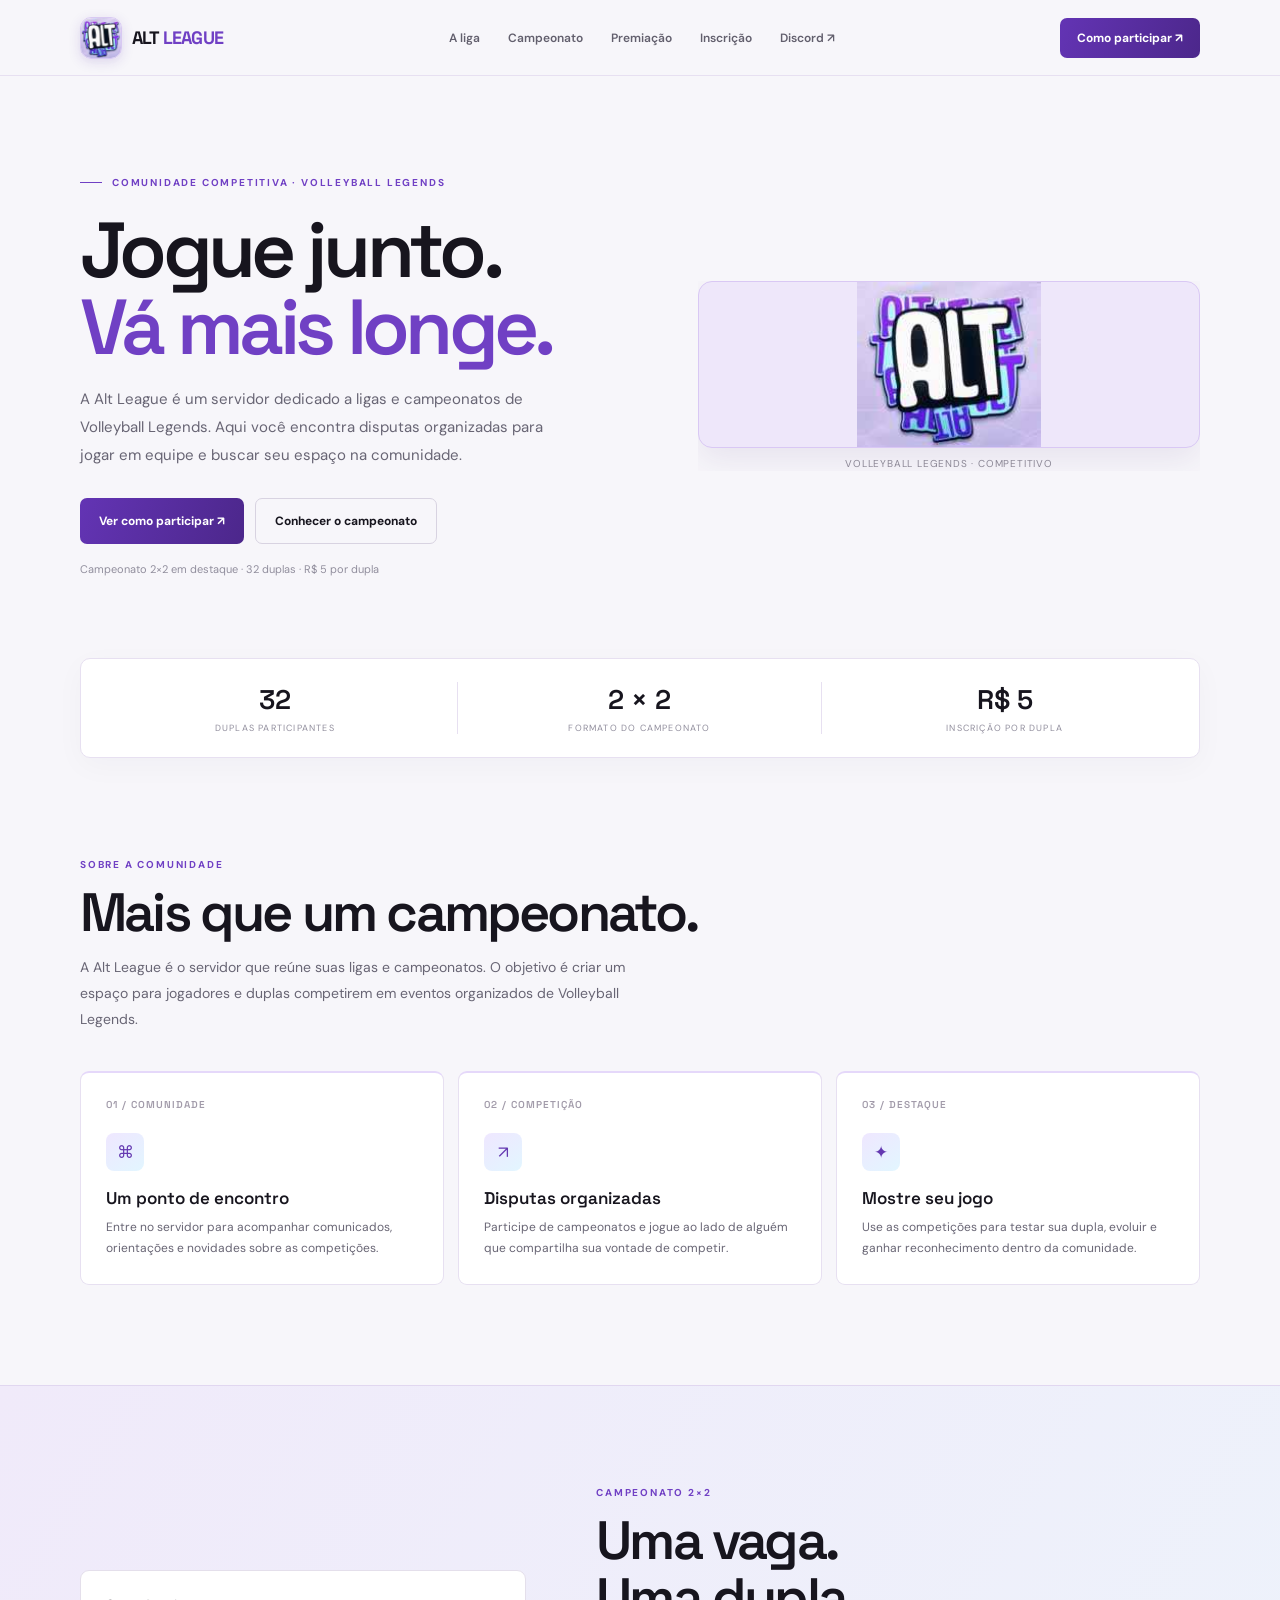
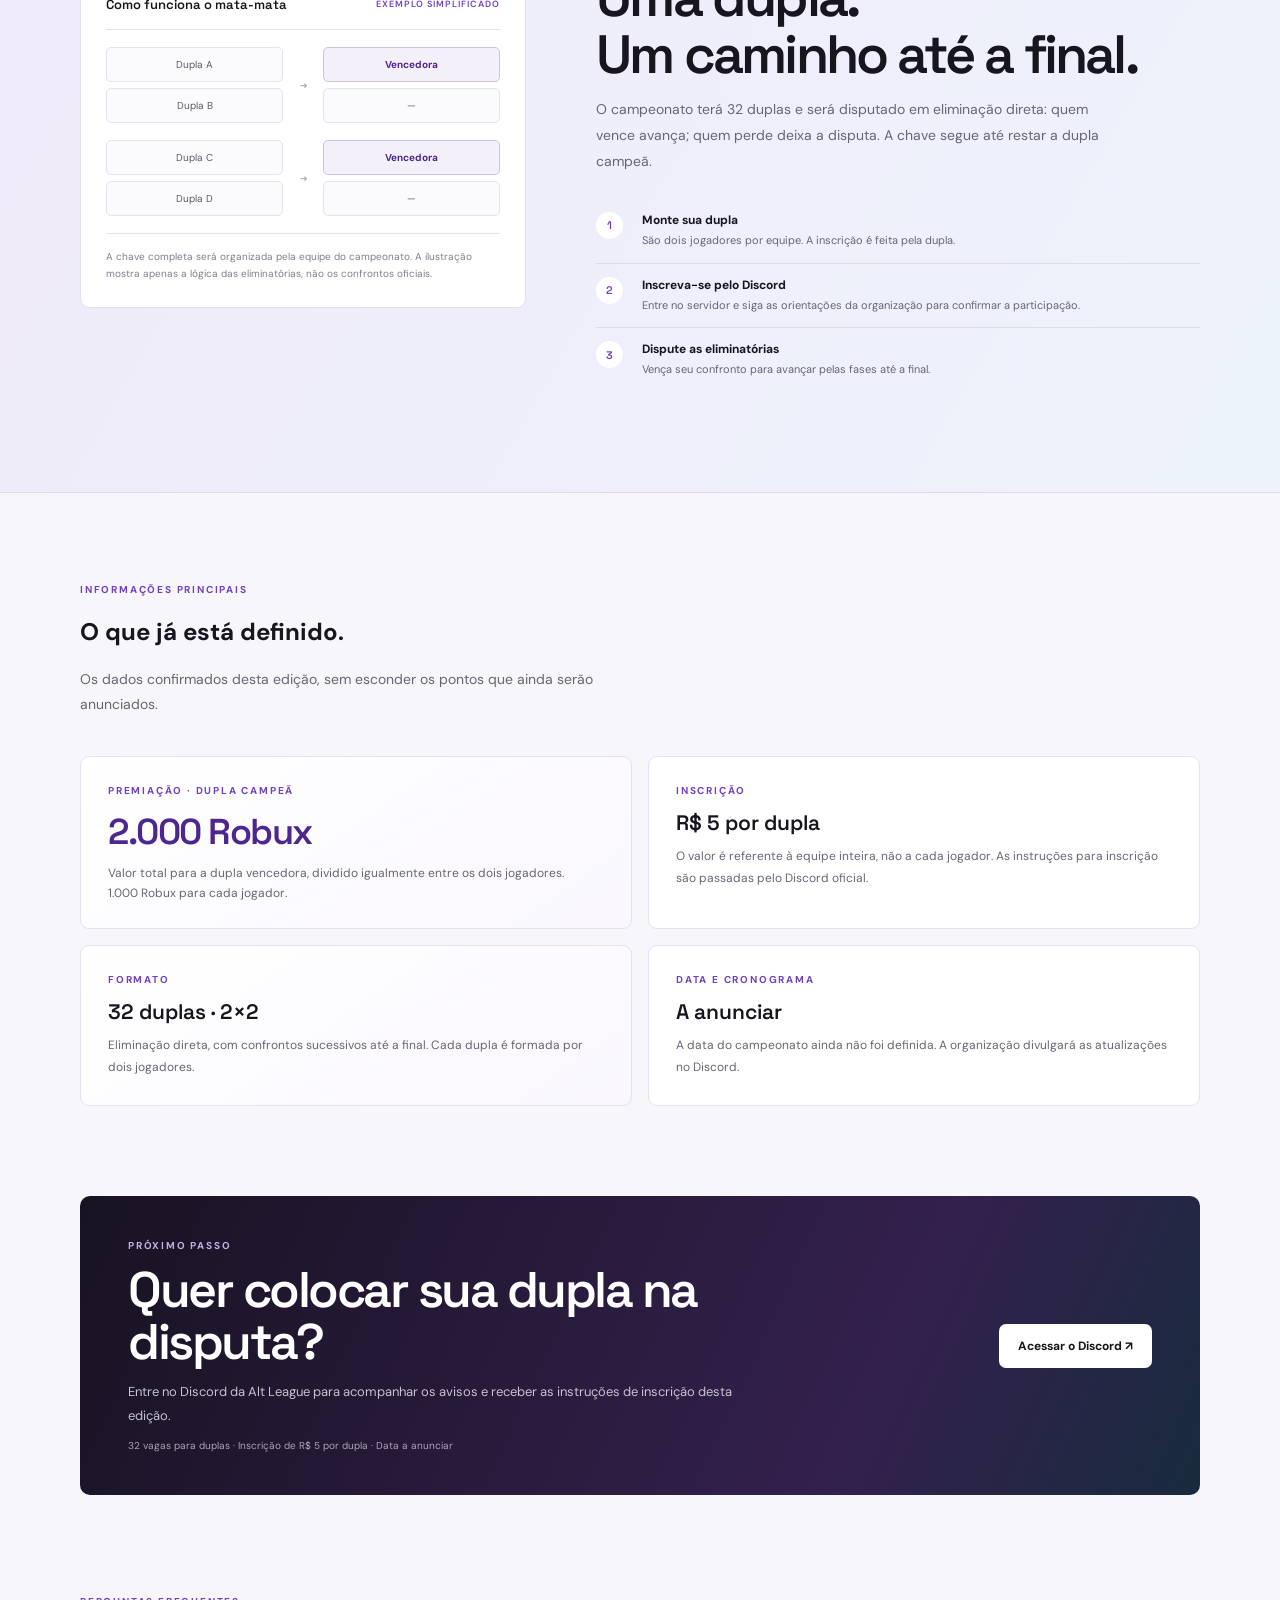
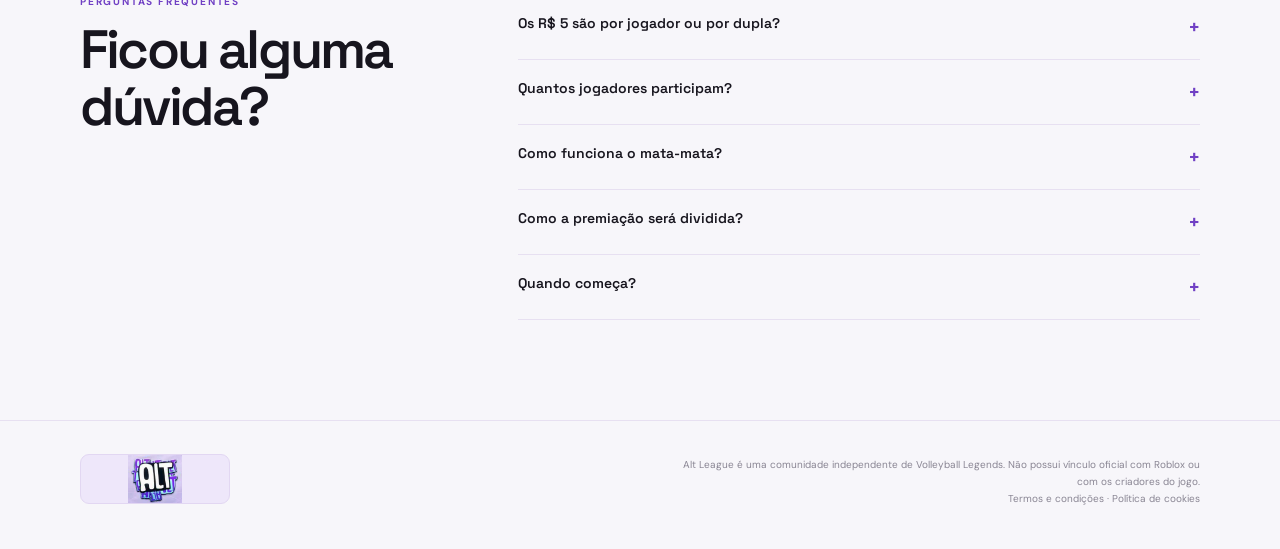
==== index.html @ 2cb491c7 "Ajusta dimensões da marca e evita textos fora do layout" ====
<!doctype html>
<html lang="pt-BR">
<head>
<meta charset="utf-8">
<meta name="viewport" content="width=device-width,initial-scale=1">
<meta name="theme-color" content="#f7f6fa">
<meta name="description" content="Alt League — ligas e campeonatos de Volleyball Legends. Campeonato 2x2 com 32 duplas, inscrição de R$ 5 por dupla e premiação de 2.000 Robux para a dupla campeã.">
<title>Alt League — Ligas e campeonatos</title>
<link rel="preconnect" href="https://fonts.googleapis.com">
<link rel="preconnect" href="https://fonts.gstatic.com" crossorigin>
<link href="https://fonts.googleapis.com/css2?family=DM+Sans:wght@400;500;600;700&family=Space+Grotesk:wght@400;500;600;700&display=swap" rel="stylesheet">
<style>
:root{--paper:#f7f6fa;--white:#fff;--ink:#17151e;--muted:#686574;--soft:#918e9d;--purple:#7250b5;--purple-dark:#52368d;--lav:#eee9f7;--line:#e8e5ed;--max:1120px}
*{box-sizing:border-box}html{scroll-behavior:smooth;scroll-padding-top:86px}body{margin:0;background:var(--paper);color:var(--ink);font-family:"DM Sans",sans-serif}a{color:inherit;text-decoration:none}button{font:inherit}.wrap{width:min(var(--max),calc(100% - 48px));margin:auto}
.nav{height:76px;position:sticky;top:0;z-index:30;background:#f7f6faed;backdrop-filter:blur(14px);border-bottom:1px solid var(--line)}.navin{height:100%;width:min(var(--max),calc(100% - 48px));margin:auto;display:flex;align-items:center;justify-content:space-between}.brand{display:flex;align-items:center;gap:10px;font:700 18px "Space Grotesk";letter-spacing:-.8px}.brandmark{width:34px;height:34px;border-radius:10px;background:var(--ink);color:white;display:grid;place-items:center;font:700 12px "Space Grotesk";letter-spacing:-.5px}.brand em{font-style:normal;color:var(--purple)}.links{display:flex;gap:28px;color:#625f6d;font-size:12px;font-weight:600}.links a:hover{color:var(--purple)}.navcta{background:var(--purple-dark);color:white;border-radius:7px;padding:12px 17px;font-size:12px;font-weight:700;transition:.2s}.navcta:hover{background:var(--ink)}.menu{display:none;width:40px;height:40px;border:1px solid var(--line);border-radius:8px;background:white;color:var(--ink);font-size:18px}
.hero{display:grid;grid-template-columns:1fr .9fr;gap:60px;align-items:center;padding:100px 0 82px;min-height:570px}.eyebrow,.kicker{font-size:10px;font-weight:700;letter-spacing:1.8px;text-transform:uppercase;color:var(--purple)}.eyebrow{display:flex;align-items:center;gap:10px}.eyebrow:before{content:"";width:22px;height:1px;background:var(--purple)}.hero h1{font:600 clamp(54px,6.5vw,78px)/.99 "Space Grotesk";letter-spacing:-5px;margin:23px 0 20px}.hero h1 span{color:var(--purple)}.hero-copy{max-width:490px;color:var(--muted);font-size:15px;line-height:1.85}.actions{display:flex;gap:11px;flex-wrap:wrap;margin-top:28px}.btn{display:inline-flex;align-items:center;justify-content:center;gap:9px;padding:14px 19px;border-radius:7px;font-size:12px;font-weight:700;transition:.2s}.primary{background:var(--purple-dark);color:white}.primary:hover{background:var(--ink);transform:translateY(-2px)}.secondary{border:1px solid #d8d3e1;background:transparent;color:var(--ink)}.secondary:hover{border-color:var(--purple);color:var(--purple)}.hero-note{font-size:11px;color:var(--soft);margin-top:18px}
.hero-art{min-height:365px;position:relative;display:flex;align-items:center;justify-content:center}.court{width:min(100%,420px);aspect-ratio:1.16/1;border:1.5px solid #c9bddc;border-radius:5px;position:relative;background:#f0edf5;overflow:hidden}.court:before{content:"";position:absolute;left:50%;top:0;bottom:0;width:1px;background:#c9bddc}.court:after{content:"";position:absolute;left:50%;top:0;bottom:0;width:5px;transform:translateX(-50%);background:var(--purple)}.court-line{position:absolute;left:10%;right:10%;top:50%;height:1px;background:#c9bddc}.court-circle{position:absolute;width:105px;height:105px;border:1px solid #c9bddc;border-radius:50%;left:50%;top:50%;transform:translate(-50%,-50%)}.court-label{position:absolute;font:600 11px "Space Grotesk";letter-spacing:1.5px;color:#a49aae}.court-label.left{left:22px;top:20px}.court-label.right{right:22px;bottom:20px}.court-number{position:absolute;z-index:2;left:50%;top:50%;transform:translate(-50%,-50%);width:58px;height:58px;border-radius:50%;display:grid;place-items:center;background:var(--ink);color:white;font:600 17px "Space Grotesk";box-shadow:0 0 0 9px #f0edf5}.art-caption{position:absolute;bottom:4px;right:0;font-size:10px;letter-spacing:1px;color:#8b8795;text-transform:uppercase}
.stats{display:grid;grid-template-columns:repeat(3,1fr);background:var(--white);border:1px solid var(--line);border-radius:10px;padding:23px 12px;box-shadow:0 8px 30px #20163208}.stat{text-align:center;border-right:1px solid var(--line)}.stat:last-child{border:0}.stat strong{display:block;font:600 27px "Space Grotesk"}.stat span{display:block;color:var(--soft);font-size:9px;letter-spacing:1.2px;margin-top:5px}
.section{padding:100px 0}.sectionhead{max-width:620px;margin-bottom:38px}.section h2,.formatcopy h2,.faq h2{font:600 clamp(37px,4.7vw,54px)/1.06 "Space Grotesk";letter-spacing:-2.8px;margin:13px 0}.sectionhead p{max-width:550px;color:var(--muted);font-size:14px;line-height:1.85}.cards{display:grid;grid-template-columns:repeat(3,1fr);gap:14px}.card{padding:25px;border:1px solid var(--line);border-radius:9px;background:white;min-height:190px}.cardnum{font:600 10px "Space Grotesk";letter-spacing:1px;color:#a29baa}.cardicon{width:38px;height:38px;border-radius:8px;background:var(--lav);color:var(--purple);display:grid;place-items:center;margin:22px 0 16px;font-size:17px}.card h3{font:600 17px "Space Grotesk";margin:0 0 8px}.card p{margin:0;color:var(--muted);font-size:12px;line-height:1.75}
.format{background:#eeebf3;border-block:1px solid #e4dfeb}.formatin{display:grid;grid-template-columns:.85fr 1.15fr;gap:70px;align-items:center}.bracket{padding:25px;background:white;border:1px solid #e4dfeb;border-radius:9px}.bracket-title{display:flex;justify-content:space-between;gap:12px;align-items:center;padding-bottom:16px;border-bottom:1px solid var(--line);font:600 13px "Space Grotesk"}.bracket-title span{font:600 9px "DM Sans";letter-spacing:1px;text-transform:uppercase;color:var(--purple)}.bracket-flow{display:grid;grid-template-columns:1fr 24px 1fr;gap:8px;align-items:center;margin:17px 0}.match{display:grid;gap:6px}.team{padding:10px 8px;border:1px solid var(--line);border-radius:5px;text-align:center;color:#5d5968;font-size:10px;background:#fbfafc}.team.winner{border-color:#cfc1e4;background:#f4f0fa;color:var(--purple-dark);font-weight:700}.versus{text-align:center;color:#a29baa;font:600 9px "Space Grotesk"}.bracket-note{padding-top:14px;border-top:1px solid var(--line);color:#817d8b;font-size:10px;line-height:1.7}.formatcopy p{max-width:530px;color:var(--muted);font-size:14px;line-height:1.85}.steps{display:grid;gap:0;margin-top:24px}.step{display:grid;grid-template-columns:34px 1fr;gap:12px;padding:13px 0;border-bottom:1px solid #ded9e6}.step:last-child{border:0}.stepnum{width:27px;height:27px;display:grid;place-items:center;border-radius:50%;background:white;color:var(--purple);font:600 11px "Space Grotesk"}.step strong{display:block;font-size:12px}.step span{display:block;margin-top:4px;color:var(--muted);font-size:11px;line-height:1.6}
.details-section{padding:90px 0}.detail-grid{display:grid;grid-template-columns:1fr 1fr;gap:16px}.detail{padding:27px;border:1px solid var(--line);border-radius:9px;background:white}.detail .kicker{margin-bottom:12px}.detail h3{font:600 21px "Space Grotesk";margin:0 0 10px}.detail p{color:var(--muted);font-size:12px;line-height:1.8;margin:0}.prize-number{font:600 36px "Space Grotesk";color:var(--purple-dark);letter-spacing:-1.5px;margin:8px 0}.prize-split{font-size:12px;color:var(--muted)}
.entry{padding:0 0 100px}.entrybox{padding:43px 48px;border-radius:10px;background:var(--ink);color:white;display:flex;align-items:center;justify-content:space-between;gap:30px}.entrycopy{max-width:620px}.entry .kicker{color:#c4afe7}.entry h2{font:600 clamp(34px,4.6vw,50px)/1.04 "Space Grotesk";letter-spacing:-2.5px;margin:12px 0}.entry p{color:#c6c2cf;font-size:13px;line-height:1.8;margin:0}.entry .btn{background:white;color:var(--ink);white-space:nowrap}.entry .btn:hover{background:#e9e1f4}.entrysmall{color:#aaa5b5;font-size:10px;margin-top:12px}
.faq{padding:0 0 100px}.faqin{display:grid;grid-template-columns:.7fr 1.3fr;gap:70px}.faq details{border-bottom:1px solid var(--line)}.faq summary{padding:19px 0;cursor:pointer;list-style:none;display:flex;justify-content:space-between;gap:20px;font:600 14px "Space Grotesk"}.faq summary::-webkit-details-marker{display:none}.faq summary:after{content:"+";font-size:20px;color:var(--purple)}.faq details[open] summary:after{content:"−"}.faq details p{margin:0;padding:0 35px 19px 0;color:var(--muted);font-size:12px;line-height:1.8}
footer{border-top:1px solid var(--line);padding:25px 0 32px;color:#898593;font-size:10px}.foot{display:flex;justify-content:space-between;align-items:center;gap:24px}.footbrand{font:700 16px "Space Grotesk";color:var(--ink)}.footbrand em{font-style:normal;color:var(--purple)}.foot p{max-width:530px;text-align:right;line-height:1.7}
@media(prefers-reduced-motion:reduce){html{scroll-behavior:auto}*,*:before,*:after{transition:none!important}}
@media(max-width:820px){.wrap,.navin{width:calc(100% - 36px)}.nav{height:68px}.links{display:none;position:absolute;top:67px;left:0;right:0;padding:20px 22px;background:#f7f6fa;border-bottom:1px solid var(--line);flex-direction:column;align-items:flex-start;gap:18px}.links.open{display:flex}.navcta{display:none}.menu{display:block}.hero{grid-template-columns:1fr;gap:22px;padding:70px 0 60px;min-height:0}.hero h1{font-size:clamp(53px,11vw,72px);letter-spacing:-4px}.hero-art{min-height:300px}.court{max-width:390px}.art-caption{bottom:-2px}.stats{padding:20px 5px}.stat strong{font-size:23px}.stat span{font-size:8px}.section{padding:78px 0}.cards{grid-template-columns:1fr}.card{min-height:0}.formatin{grid-template-columns:1fr;gap:35px}.bracket{max-width:480px;width:100%;margin:auto}.details-section{padding:75px 0}.entry{padding-bottom:80px}.entrybox{padding:34px 28px;align-items:flex-start;flex-direction:column;gap:18px}.faqin{grid-template-columns:1fr;gap:18px}.faq{padding-bottom:75px}.foot{align-items:flex-start;flex-direction:column}.foot p{text-align:left}}
@media(max-width:460px){.wrap,.navin{width:calc(100% - 30px)}.hero h1{font-size:49px}.hero-art{min-height:250px}.court{width:100%}.court-circle{width:80px;height:80px}.court-number{width:48px;height:48px;font-size:14px}.court-label{font-size:9px}.stats{border-radius:7px}.stat strong{font-size:20px}.stat span{font-size:7px;letter-spacing:.7px}.detail-grid{grid-template-columns:1fr}.entry h2{font-size:39px}.bracket{padding:17px}.bracket-flow{grid-template-columns:1fr 18px 1fr;gap:5px}.team{font-size:9px;padding:9px 4px}}

/* Identidade visual oficial Alt League */
.brandmark-image{width:42px;height:42px;object-fit:cover;object-position:center;border-radius:11px;border:1px solid #d8c9f2;box-shadow:0 3px 12px #5b35a52b;flex:0 0 auto}
.brand-art{min-height:0;min-width:0;width:100%;display:flex;flex-direction:column;gap:8px;align-items:center;overflow:hidden}
.brand-art img{display:block;width:100%;max-width:560px;height:auto;aspect-ratio:3/1;object-fit:contain;object-position:center;border-radius:14px;border:1px solid #d9c8f4;box-shadow:0 12px 32px #50308018;background:#eee7fa}
.art-caption{position:static;max-width:100%;text-align:center;overflow-wrap:anywhere;letter-spacing:.8px;line-height:1.5;padding:0 8px}
.hero-art{min-width:0;max-width:100%;overflow:hidden}
.hero-copy,.hero h1,.hero-note{min-width:0;overflow-wrap:break-word}
.hero h1{letter-spacing:clamp(-5px,-.06em,-2px);word-break:normal}
:root{--purple:#7040c4;--purple-dark:#4d268f;--lav:#eee6fb;--line:#e7e0f1}
.nav{background:#f7f6faee}
.primary,.navcta{background:linear-gradient(110deg,#6334b4,#4c278b)}
.card{border-top:2px solid #e5d8fa}
.cardicon{background:linear-gradient(145deg,#efe7ff,#e2f6ff);color:#6439b1}
.format{background:linear-gradient(120deg,#f0eafa,#edf3fb);border-color:#e1d7f0}
.detail:nth-child(odd){background:linear-gradient(145deg,#fff,#faf7ff)}
.entrybox{background:linear-gradient(115deg,#181322,#33204d 70%,#182b3e)}
.footbrand img{width:150px;height:50px;object-fit:contain;object-position:center;border-radius:9px;border:1px solid #e2d7f2;background:#eee7fa}
@media(max-width:820px){.brandmark-image{width:38px;height:38px}.brand-art{align-items:center;width:100%}.brand-art img{width:100%;max-width:100%;aspect-ratio:3/1;object-fit:contain}.footbrand img{width:138px;height:46px}}
@media(max-width:460px){.hero{gap:18px}.hero-art{width:100%;min-height:0}.brand-art img{border-radius:11px}.art-caption{font-size:9px}.hero h1{font-size:clamp(42px,12vw,49px);letter-spacing:-2.5px}.actions .btn{max-width:100%;white-space:normal;text-align:center}}


</style>
</head>
<body>
<header class="nav"><div class="navin">
<a class="brand" href="#inicio" aria-label="Alt League, início"><img class="brandmark-image" src="[data-uri]" alt="Símbolo da Alt League"><span>ALT <em>LEAGUE</em></span></a>
<nav class="links" id="links"><a href="#liga">A liga</a><a href="#campeonato">Campeonato</a><a href="#premiacao">Premiação</a><a href="#inscricao">Inscrição</a><a href="https://discord.gg/altshop" target="_blank" rel="noopener">Discord ↗</a></nav>
<a class="navcta" href="#inscricao">Como participar ↗</a><button class="menu" id="menu" aria-label="Abrir menu" aria-expanded="false">☰</button>
</div></header>
<main id="inicio">
<section class="hero wrap">
<div><div class="eyebrow">Comunidade competitiva · Volleyball Legends</div><h1>Jogue junto.<br><span>Vá mais longe.</span></h1><p class="hero-copy">A Alt League é um servidor dedicado a ligas e campeonatos de Volleyball Legends. Aqui você encontra disputas organizadas para jogar em equipe e buscar seu espaço na comunidade.</p><div class="actions"><a class="btn primary" href="#inscricao">Ver como participar ↗</a><a class="btn secondary" href="#campeonato">Conhecer o campeonato</a></div><div class="hero-note">Campeonato 2×2 em destaque · 32 duplas · R$ 5 por dupla</div></div>
<div class="hero-art brand-art"><img src="[data-uri]" alt="Identidade visual da Alt League"><span class="art-caption">Volleyball Legends · Competitivo</span></div>
</section>
<div class="stats wrap"><div class="stat"><strong>32</strong><span>DUPLAS PARTICIPANTES</span></div><div class="stat"><strong>2 × 2</strong><span>FORMATO DO CAMPEONATO</span></div><div class="stat"><strong>R$ 5</strong><span>INSCRIÇÃO POR DUPLA</span></div></div>
<section class="section wrap" id="liga"><div class="sectionhead"><div class="kicker">Sobre a comunidade</div><h2>Mais que um campeonato.</h2><p>A Alt League é o servidor que reúne suas ligas e campeonatos. O objetivo é criar um espaço para jogadores e duplas competirem em eventos organizados de Volleyball Legends.</p></div><div class="cards"><article class="card"><div class="cardnum">01 / COMUNIDADE</div><div class="cardicon">⌘</div><h3>Um ponto de encontro</h3><p>Entre no servidor para acompanhar comunicados, orientações e novidades sobre as competições.</p></article><article class="card"><div class="cardnum">02 / COMPETIÇÃO</div><div class="cardicon">↗</div><h3>Disputas organizadas</h3><p>Participe de campeonatos e jogue ao lado de alguém que compartilha sua vontade de competir.</p></article><article class="card"><div class="cardnum">03 / DESTAQUE</div><div class="cardicon">✦</div><h3>Mostre seu jogo</h3><p>Use as competições para testar sua dupla, evoluir e ganhar reconhecimento dentro da comunidade.</p></article></div></section>
<section class="section format" id="campeonato"><div class="wrap formatin"><div class="bracket"><div class="bracket-title">Como funciona o mata-mata <span>Exemplo simplificado</span></div><div class="bracket-flow"><div class="match"><div class="team">Dupla A</div><div class="team">Dupla B</div></div><div class="versus">→</div><div class="match"><div class="team winner">Vencedora</div><div class="team">—</div></div></div><div class="bracket-flow"><div class="match"><div class="team">Dupla C</div><div class="team">Dupla D</div></div><div class="versus">→</div><div class="match"><div class="team winner">Vencedora</div><div class="team">—</div></div></div><div class="bracket-note">A chave completa será organizada pela equipe do campeonato. A ilustração mostra apenas a lógica das eliminatórias, não os confrontos oficiais.</div></div>
<div class="formatcopy"><div class="kicker">Campeonato 2×2</div><h2>Uma vaga.<br>Uma dupla.<br>Um caminho até a final.</h2><p>O campeonato terá 32 duplas e será disputado em eliminação direta: quem vence avança; quem perde deixa a disputa. A chave segue até restar a dupla campeã.</p><div class="steps"><div class="step"><div class="stepnum">1</div><div><strong>Monte sua dupla</strong><span>São dois jogadores por equipe. A inscrição é feita pela dupla.</span></div></div><div class="step"><div class="stepnum">2</div><div><strong>Inscreva-se pelo Discord</strong><span>Entre no servidor e siga as orientações da organização para confirmar a participação.</span></div></div><div class="step"><div class="stepnum">3</div><div><strong>Dispute as eliminatórias</strong><span>Vença seu confronto para avançar pelas fases até a final.</span></div></div></div></div></div></section>
<section class="details-section wrap" id="premiacao"><div class="sectionhead"><div class="kicker">Informações principais</div><h2>O que já está definido.</h2><p>Os dados confirmados desta edição, sem esconder os pontos que ainda serão anunciados.</p></div><div class="detail-grid"><article class="detail"><div class="kicker">Premiação · dupla campeã</div><div class="prize-number">2.000 Robux</div><p>Valor total para a dupla vencedora, dividido igualmente entre os dois jogadores.</p><div class="prize-split">1.000 Robux para cada jogador.</div></article><article class="detail"><div class="kicker">Inscrição</div><h3>R$ 5 por dupla</h3><p>O valor é referente à equipe inteira, não a cada jogador. As instruções para inscrição são passadas pelo Discord oficial.</p></article><article class="detail"><div class="kicker">Formato</div><h3>32 duplas · 2×2</h3><p>Eliminação direta, com confrontos sucessivos até a final. Cada dupla é formada por dois jogadores.</p></article><article class="detail"><div class="kicker">Data e cronograma</div><h3>A anunciar</h3><p>A data do campeonato ainda não foi definida. A organização divulgará as atualizações no Discord.</p></article></div></section>
<section class="entry wrap" id="inscricao"><div class="entrybox"><div class="entrycopy"><div class="kicker">Próximo passo</div><h2>Quer colocar sua dupla na disputa?</h2><p>Entre no Discord da Alt League para acompanhar os avisos e receber as instruções de inscrição desta edição.</p><div class="entrysmall">32 vagas para duplas · Inscrição de R$ 5 por dupla · Data a anunciar</div></div><a class="btn" href="https://discord.gg/altshop" target="_blank" rel="noopener">Acessar o Discord ↗</a></div></section>
<section class="faq wrap" id="duvidas"><div class="faqin"><div><div class="kicker">Perguntas frequentes</div><h2>Ficou alguma dúvida?</h2></div><div><details><summary>Os R$ 5 são por jogador ou por dupla?</summary><p>São R$ 5 pela dupla inteira. Os dois jogadores pagam juntos esse valor de inscrição.</p></details><details><summary>Quantos jogadores participam?</summary><p>São 32 duplas, com dois jogadores em cada uma — 64 jogadores no total, se todas as vagas forem preenchidas.</p></details><details><summary>Como funciona o mata-mata?</summary><p>É eliminação direta. A dupla vencedora de cada confronto avança para a próxima fase, até a final.</p></details><details><summary>Como a premiação será dividida?</summary><p>A dupla campeã recebe 2.000 Robux no total: 1.000 Robux para cada jogador.</p></details><details><summary>Quando começa?</summary><p>A data ainda não foi anunciada. Entre no Discord para acompanhar os comunicados oficiais.</p></details></div></div></section>
</main>
<footer><div class="wrap foot"><div class="footbrand"><img src="[data-uri]" alt="Identidade visual Alt League"></div><p>Alt League é uma comunidade independente de Volleyball Legends. Não possui vínculo oficial com Roblox ou com os criadores do jogo.<br><a href="termos.html">Termos e condições</a> · <a href="cookies.html">Política de cookies</a></p></div></footer>
<script>
const menu=document.getElementById('menu'),links=document.getElementById('links');menu.addEventListener('click',()=>{const open=links.classList.toggle('open');menu.setAttribute('aria-expanded',String(open))});links.querySelectorAll('a').forEach(a=>a.addEventListener('click',()=>{links.classList.remove('open');menu.setAttribute('aria-expanded','false')}));
</script>
</body></html>
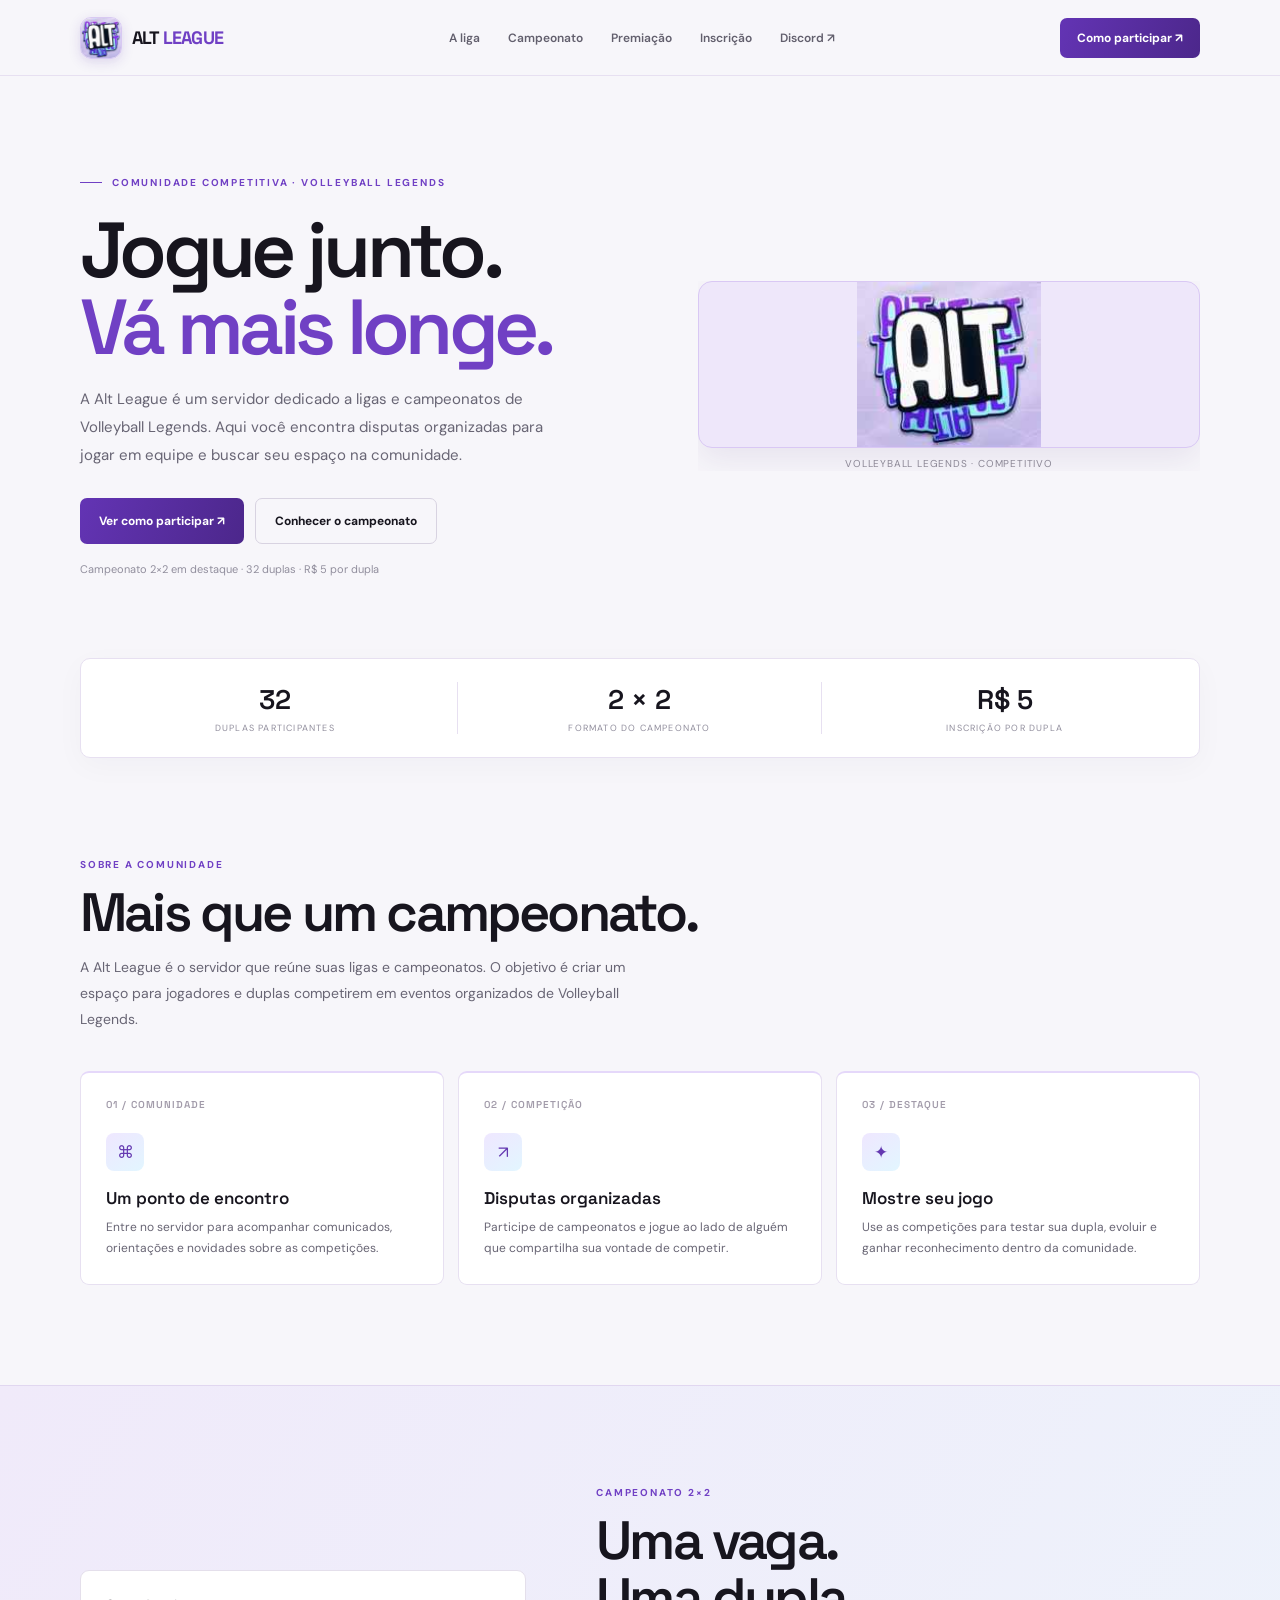
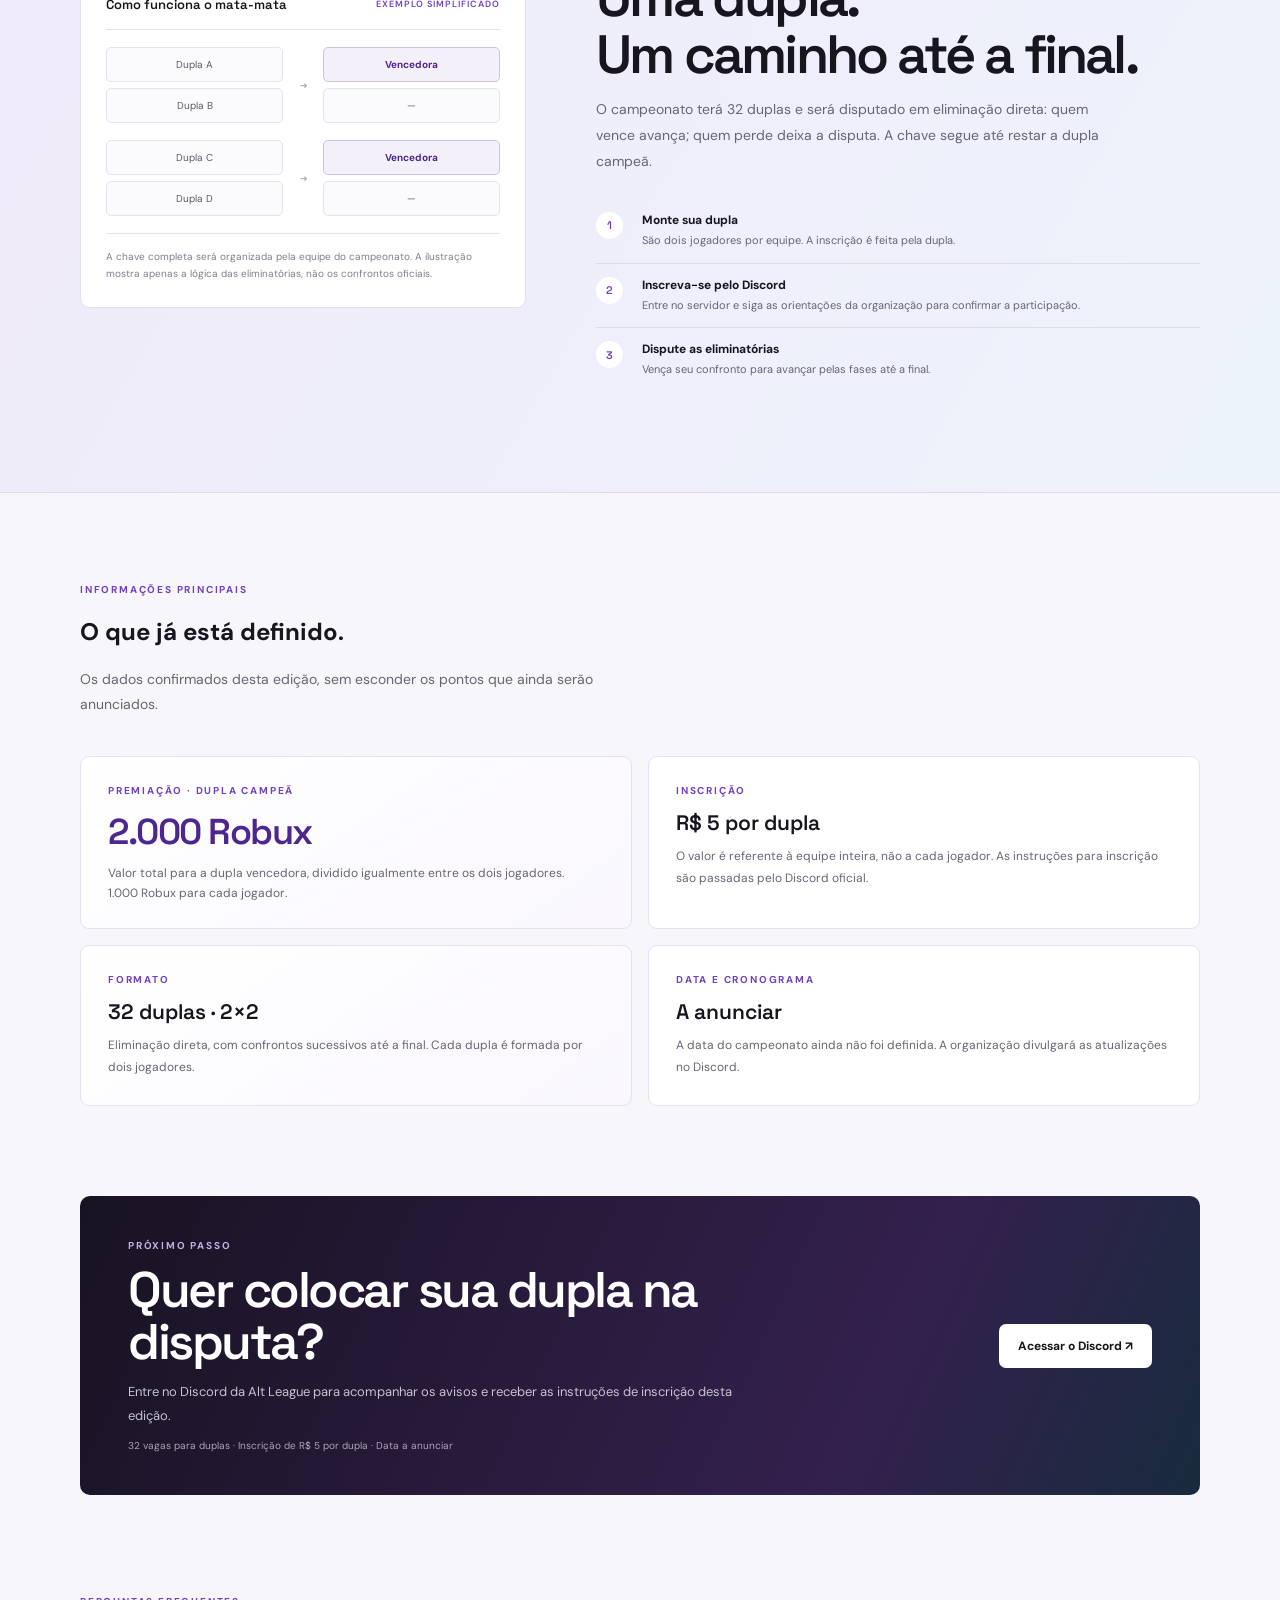
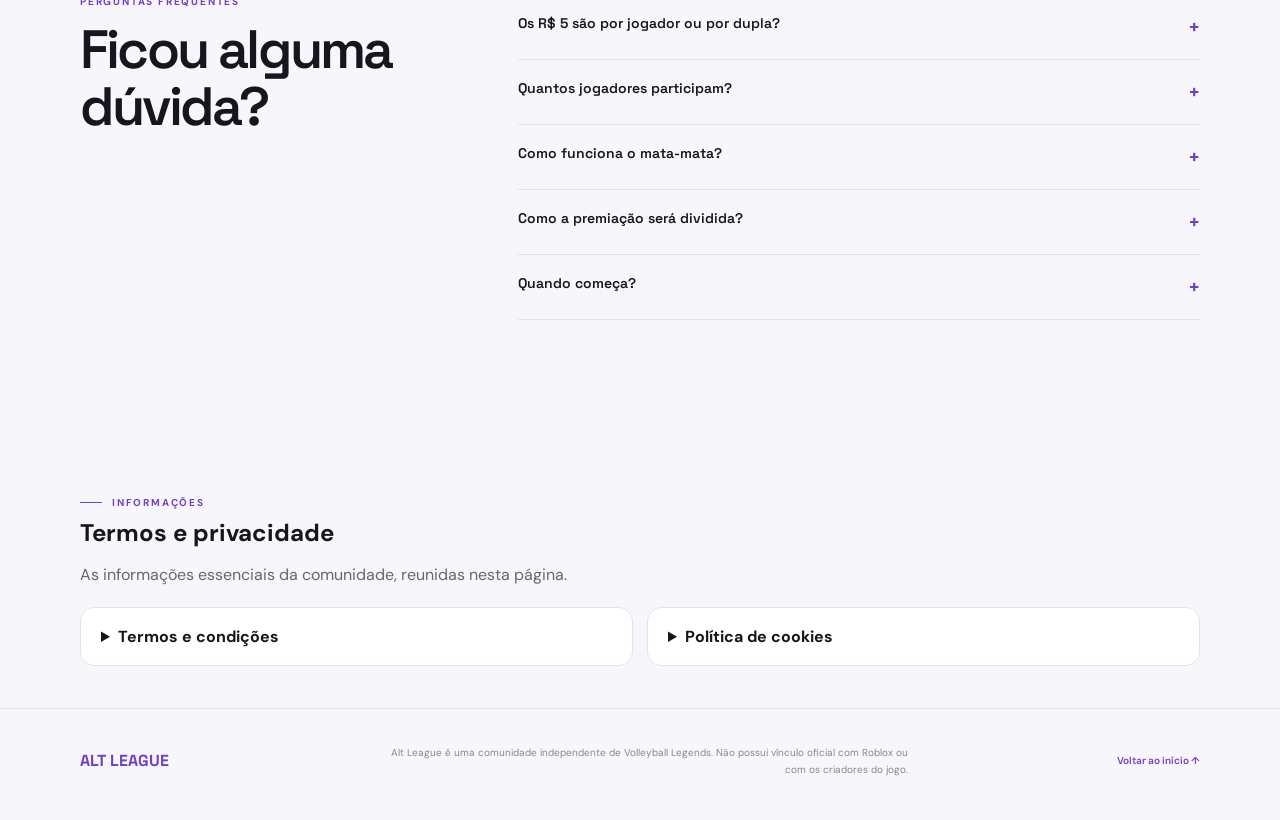
==== commit f5fddace: "Centraliza termos e cookies na página inicial e remove logo duplicada do rodapé" ====
--- a/index.html
+++ b/index.html
@@ -47,9 +47,11 @@
 @media(max-width:460px){.hero{gap:18px}.hero-art{width:100%;min-height:0}.brand-art img{border-radius:11px}.art-caption{font-size:9px}.hero h1{font-size:clamp(42px,12vw,49px);letter-spacing:-2.5px}.actions .btn{max-width:100%;white-space:normal;text-align:center}}
 
 
+
+.legal{padding:76px 0 42px}.legal-heading{margin-bottom:22px}.legal-heading h2{margin:8px 0}.legal-heading p{color:var(--muted)}.legal-grid{display:grid;grid-template-columns:1fr 1fr;gap:14px}.legal-card{background:#fff;border:1px solid var(--line);border-radius:14px;padding:18px 20px;min-width:0}.legal-card summary{font-weight:700;cursor:pointer;color:var(--ink)}.legal-content{padding-top:12px}.legal-content h3{font-size:15px;margin:14px 0 4px}.legal-content p{font-size:14px;line-height:1.7;color:var(--muted)}.footbrand{display:flex;align-items:center;font-weight:800;color:var(--purple)}.foot>a{color:var(--purple);font-weight:600}@media(max-width:620px){.legal-grid{grid-template-columns:1fr}.legal{padding-top:52px}}
 </style>
 </head>
-<body>
+<body id="topo">
 <header class="nav"><div class="navin">
 <a class="brand" href="#inicio" aria-label="Alt League, início"><img class="brandmark-image" src="[data-uri]" alt="Símbolo da Alt League"><span>ALT <em>LEAGUE</em></span></a>
 <nav class="links" id="links"><a href="#liga">A liga</a><a href="#campeonato">Campeonato</a><a href="#premiacao">Premiação</a><a href="#inscricao">Inscrição</a><a href="https://discord.gg/altshop" target="_blank" rel="noopener">Discord ↗</a></nav>
@@ -68,7 +70,19 @@
 <section class="entry wrap" id="inscricao"><div class="entrybox"><div class="entrycopy"><div class="kicker">Próximo passo</div><h2>Quer colocar sua dupla na disputa?</h2><p>Entre no Discord da Alt League para acompanhar os avisos e receber as instruções de inscrição desta edição.</p><div class="entrysmall">32 vagas para duplas · Inscrição de R$ 5 por dupla · Data a anunciar</div></div><a class="btn" href="https://discord.gg/altshop" target="_blank" rel="noopener">Acessar o Discord ↗</a></div></section>
 <section class="faq wrap" id="duvidas"><div class="faqin"><div><div class="kicker">Perguntas frequentes</div><h2>Ficou alguma dúvida?</h2></div><div><details><summary>Os R$ 5 são por jogador ou por dupla?</summary><p>São R$ 5 pela dupla inteira. Os dois jogadores pagam juntos esse valor de inscrição.</p></details><details><summary>Quantos jogadores participam?</summary><p>São 32 duplas, com dois jogadores em cada uma — 64 jogadores no total, se todas as vagas forem preenchidas.</p></details><details><summary>Como funciona o mata-mata?</summary><p>É eliminação direta. A dupla vencedora de cada confronto avança para a próxima fase, até a final.</p></details><details><summary>Como a premiação será dividida?</summary><p>A dupla campeã recebe 2.000 Robux no total: 1.000 Robux para cada jogador.</p></details><details><summary>Quando começa?</summary><p>A data ainda não foi anunciada. Entre no Discord para acompanhar os comunicados oficiais.</p></details></div></div></section>
 </main>
-<footer><div class="wrap foot"><div class="footbrand"><img src="[data-uri]" alt="Identidade visual Alt League"></div><p>Alt League é uma comunidade independente de Volleyball Legends. Não possui vínculo oficial com Roblox ou com os criadores do jogo.<br><a href="termos.html">Termos e condições</a> · <a href="cookies.html">Política de cookies</a></p></div></footer>
+<section class="legal wrap" id="informacoes-legais">
+<div class="legal-heading"><div class="eyebrow">INFORMAÇÕES</div><h2>Termos e privacidade</h2><p>As informações essenciais da comunidade, reunidas nesta página.</p></div>
+<div class="legal-grid">
+<details class="legal-card"><summary>Termos e condições</summary><div class="legal-content">
+<h3>Sobre a Alt League</h3><p>A Alt League é uma comunidade independente de Volleyball Legends. Não possui vínculo oficial com Roblox ou com os criadores do jogo.</p>
+<h3>Inscrições e participação</h3><p>As condições, valores, prazos, formato e requisitos de cada campeonato são divulgados nos canais oficiais. Para o campeonato anunciado, a taxa é de R$ 5 por dupla. A inscrição só é confirmada após seguir as instruções da organização no Discord.</p>
+<h3>Regras e premiação</h3><p>Participantes devem respeitar os demais jogadores e as regras divulgadas para cada competição. A organização comunicará informações sobre premiação e eventuais alterações de datas ou formato pelos canais oficiais.</p>
+</div></details>
+<details class="legal-card"><summary>Política de cookies</summary><div class="legal-content">
+<p>Cookies são pequenos arquivos que o navegador pode armazenar para lembrar preferências e ajudar páginas a funcionar. Este site pode utilizar recursos técnicos essenciais para sua exibição e funcionamento. Serviços externos, como o Discord, podem aplicar suas próprias tecnologias quando você os acessa.</p><p>Você pode bloquear ou apagar cookies nas configurações do navegador. Isso pode afetar alguns recursos do site.</p>
+</div></details>
+</div></section>
+<footer><div class="wrap foot"><div class="footbrand"><strong>ALT LEAGUE</strong></div><p>Alt League é uma comunidade independente de Volleyball Legends. Não possui vínculo oficial com Roblox ou com os criadores do jogo.</p><a href="#topo">Voltar ao início ↑</a></div></footer>
 <script>
 const menu=document.getElementById('menu'),links=document.getElementById('links');menu.addEventListener('click',()=>{const open=links.classList.toggle('open');menu.setAttribute('aria-expanded',String(open))});links.querySelectorAll('a').forEach(a=>a.addEventListener('click',()=>{links.classList.remove('open');menu.setAttribute('aria-expanded','false')}));
 </script>
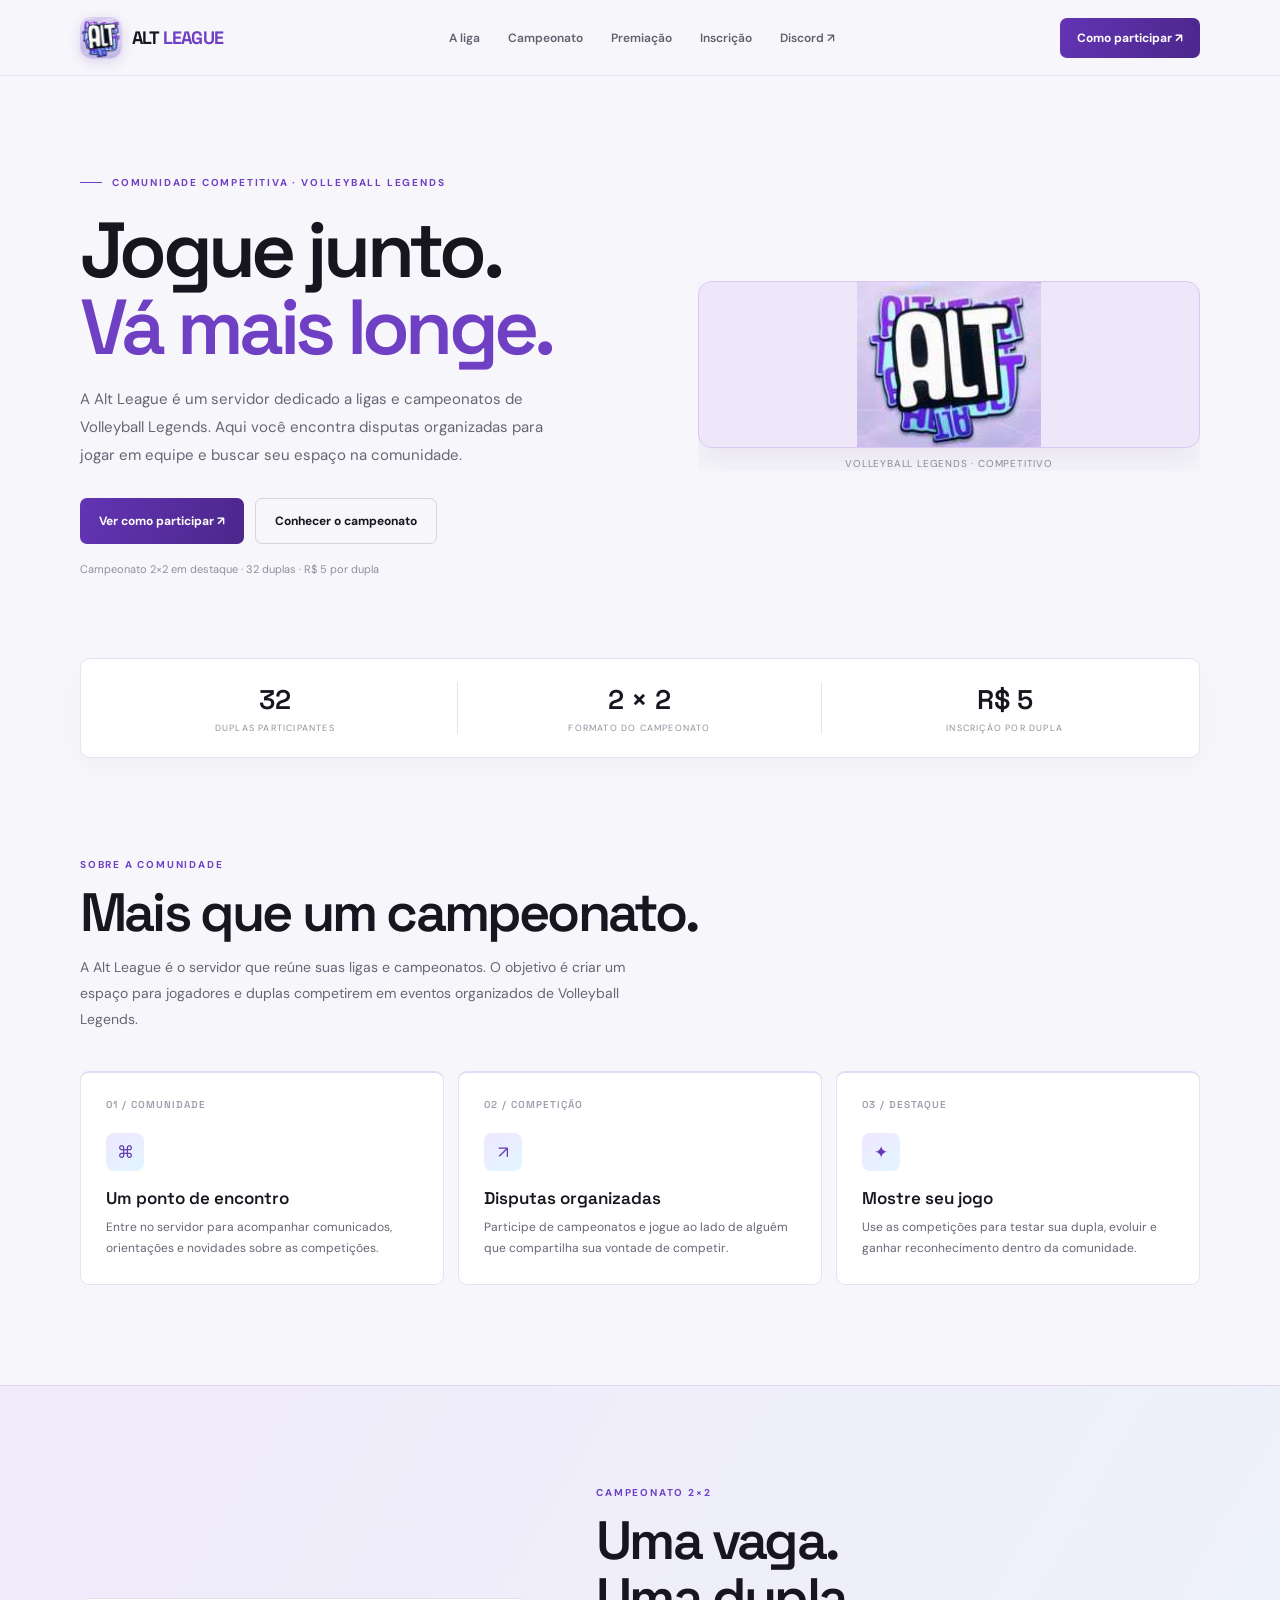
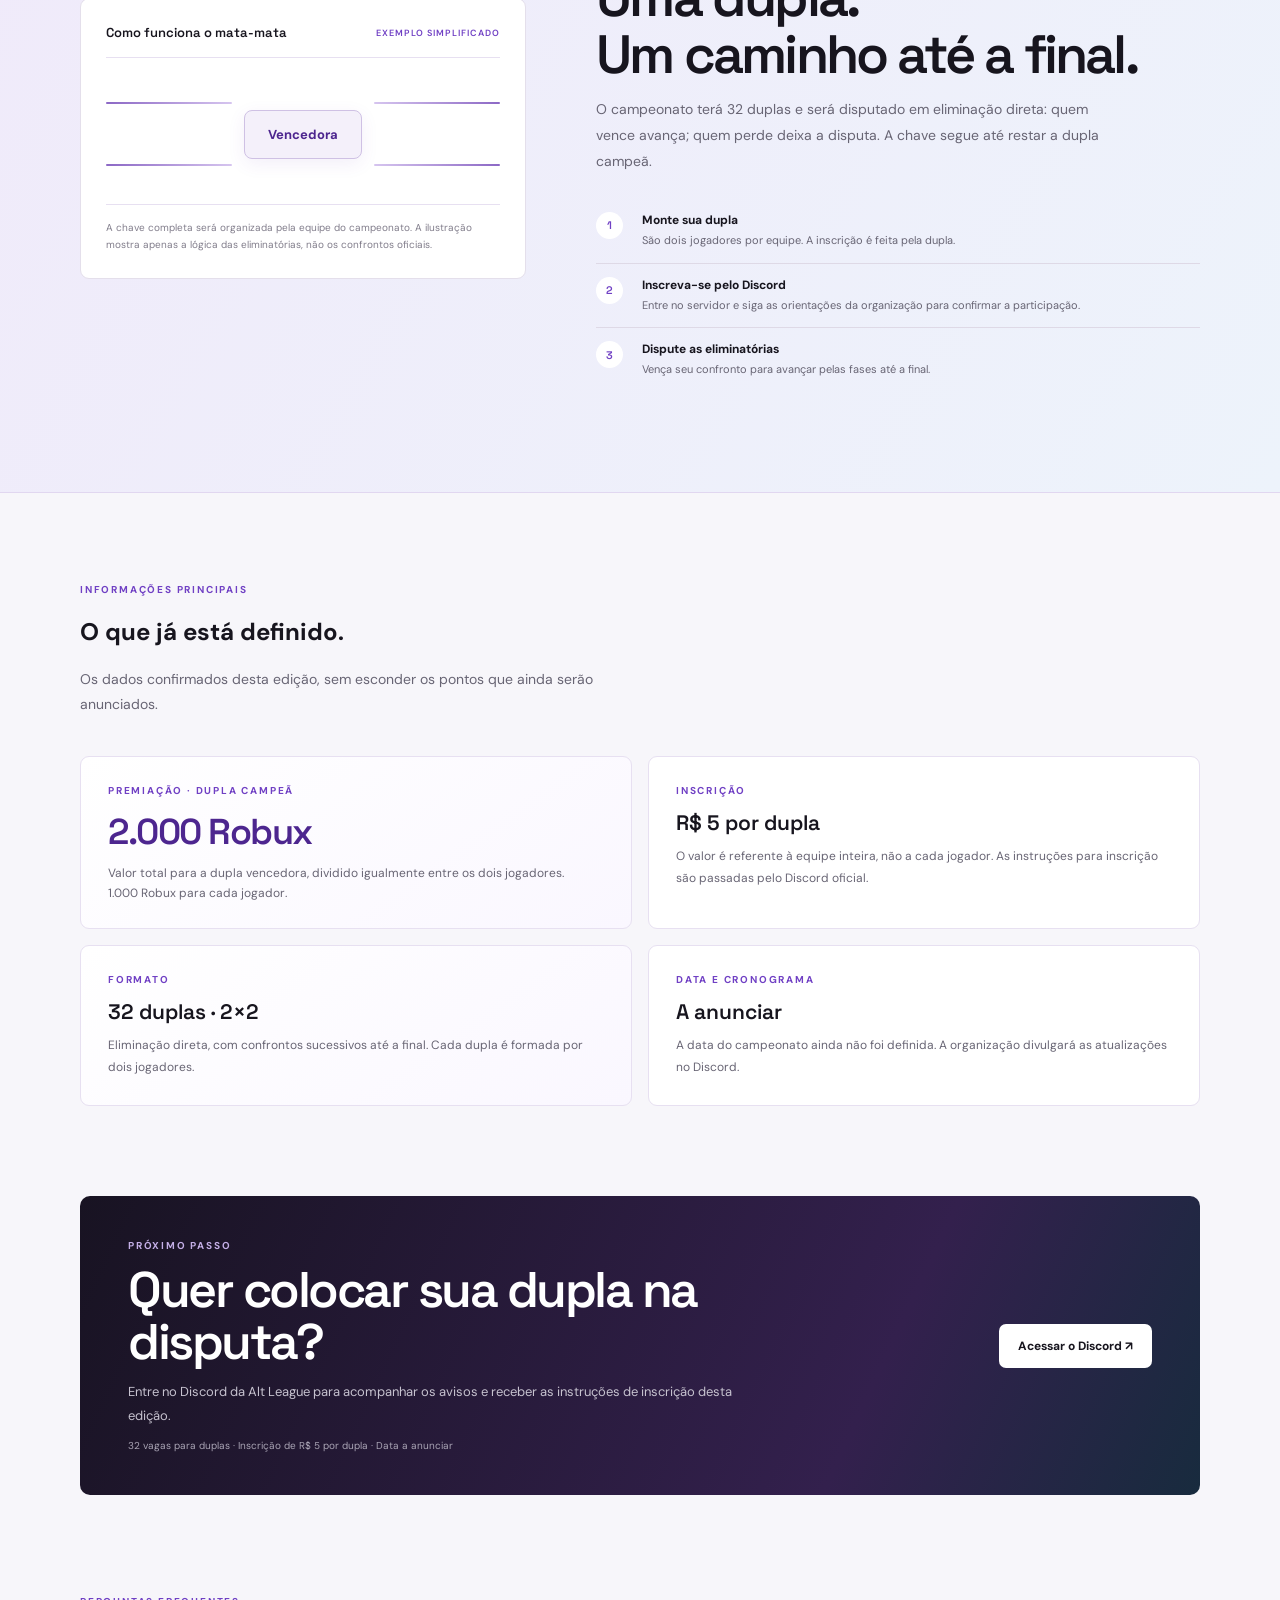
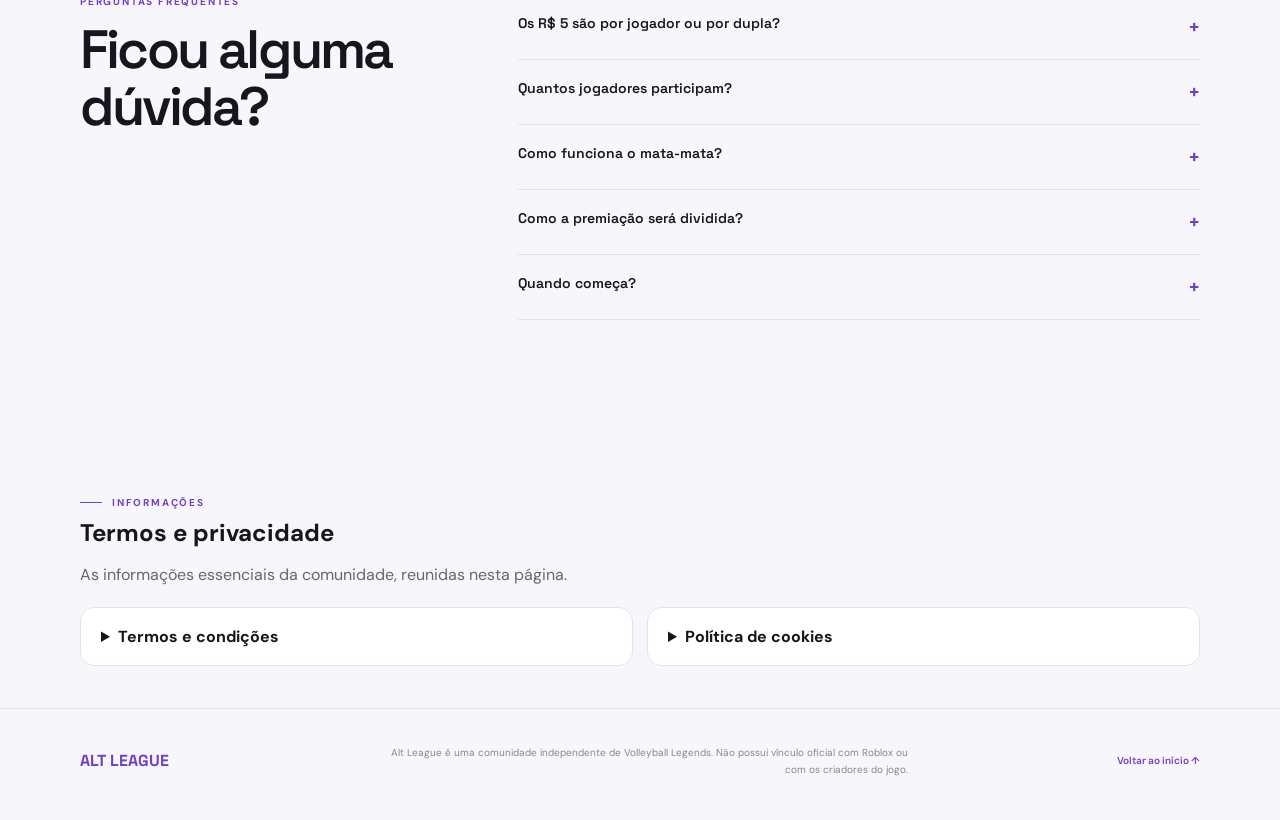
==== commit 6f5d7c1d: "Simplifica chave do campeonato e ajusta proporção do banner" ====
--- a/index.html
+++ b/index.html
@@ -49,6 +49,13 @@
 
 
 .legal{padding:76px 0 42px}.legal-heading{margin-bottom:22px}.legal-heading h2{margin:8px 0}.legal-heading p{color:var(--muted)}.legal-grid{display:grid;grid-template-columns:1fr 1fr;gap:14px}.legal-card{background:#fff;border:1px solid var(--line);border-radius:14px;padding:18px 20px;min-width:0}.legal-card summary{font-weight:700;cursor:pointer;color:var(--ink)}.legal-content{padding-top:12px}.legal-content h3{font-size:15px;margin:14px 0 4px}.legal-content p{font-size:14px;line-height:1.7;color:var(--muted)}.footbrand{display:flex;align-items:center;font-weight:800;color:var(--purple)}.foot>a{color:var(--purple);font-weight:600}@media(max-width:620px){.legal-grid{grid-template-columns:1fr}.legal{padding-top:52px}}
+
+.bracket-visual{display:grid;grid-template-columns:minmax(28px,1fr) auto minmax(28px,1fr);align-items:center;gap:12px;margin:30px 0 24px;min-height:92px}
+.bracket-lines{height:64px;display:flex;flex-direction:column;justify-content:space-between;position:relative}
+.bracket-lines span{display:block;height:2px;background:linear-gradient(90deg,#8c68c5,#d6c5ef);border-radius:3px}
+.bracket-lines.right span{background:linear-gradient(90deg,#d6c5ef,#8c68c5)}
+.bracket-visual .team.winner{padding:15px 20px;min-width:118px;font-size:13px;border-radius:8px;box-shadow:0 5px 18px #6033ad14}
+@media(max-width:820px){.hero-art{min-height:0!important}.brand-art img{width:100%;height:auto;aspect-ratio:1536/503;object-fit:contain;object-position:center}.bracket-visual{gap:8px}.bracket-visual .team.winner{min-width:108px;padding:13px 14px}}
 </style>
 </head>
 <body id="topo">
@@ -64,7 +71,7 @@
 </section>
 <div class="stats wrap"><div class="stat"><strong>32</strong><span>DUPLAS PARTICIPANTES</span></div><div class="stat"><strong>2 × 2</strong><span>FORMATO DO CAMPEONATO</span></div><div class="stat"><strong>R$ 5</strong><span>INSCRIÇÃO POR DUPLA</span></div></div>
 <section class="section wrap" id="liga"><div class="sectionhead"><div class="kicker">Sobre a comunidade</div><h2>Mais que um campeonato.</h2><p>A Alt League é o servidor que reúne suas ligas e campeonatos. O objetivo é criar um espaço para jogadores e duplas competirem em eventos organizados de Volleyball Legends.</p></div><div class="cards"><article class="card"><div class="cardnum">01 / COMUNIDADE</div><div class="cardicon">⌘</div><h3>Um ponto de encontro</h3><p>Entre no servidor para acompanhar comunicados, orientações e novidades sobre as competições.</p></article><article class="card"><div class="cardnum">02 / COMPETIÇÃO</div><div class="cardicon">↗</div><h3>Disputas organizadas</h3><p>Participe de campeonatos e jogue ao lado de alguém que compartilha sua vontade de competir.</p></article><article class="card"><div class="cardnum">03 / DESTAQUE</div><div class="cardicon">✦</div><h3>Mostre seu jogo</h3><p>Use as competições para testar sua dupla, evoluir e ganhar reconhecimento dentro da comunidade.</p></article></div></section>
-<section class="section format" id="campeonato"><div class="wrap formatin"><div class="bracket"><div class="bracket-title">Como funciona o mata-mata <span>Exemplo simplificado</span></div><div class="bracket-flow"><div class="match"><div class="team">Dupla A</div><div class="team">Dupla B</div></div><div class="versus">→</div><div class="match"><div class="team winner">Vencedora</div><div class="team">—</div></div></div><div class="bracket-flow"><div class="match"><div class="team">Dupla C</div><div class="team">Dupla D</div></div><div class="versus">→</div><div class="match"><div class="team winner">Vencedora</div><div class="team">—</div></div></div><div class="bracket-note">A chave completa será organizada pela equipe do campeonato. A ilustração mostra apenas a lógica das eliminatórias, não os confrontos oficiais.</div></div>
+<section class="section format" id="campeonato"><div class="wrap formatin"><div class="bracket"><div class="bracket-title">Como funciona o mata-mata <span>Exemplo simplificado</span></div><div class="bracket-visual" aria-label="Duas linhas de classificação convergem para a vencedora"><div class="bracket-lines"><span></span><span></span></div><div class="team winner">Vencedora</div><div class="bracket-lines right"><span></span><span></span></div></div><div class="bracket-note">A chave completa será organizada pela equipe do campeonato. A ilustração mostra apenas a lógica das eliminatórias, não os confrontos oficiais.</div></div>
 <div class="formatcopy"><div class="kicker">Campeonato 2×2</div><h2>Uma vaga.<br>Uma dupla.<br>Um caminho até a final.</h2><p>O campeonato terá 32 duplas e será disputado em eliminação direta: quem vence avança; quem perde deixa a disputa. A chave segue até restar a dupla campeã.</p><div class="steps"><div class="step"><div class="stepnum">1</div><div><strong>Monte sua dupla</strong><span>São dois jogadores por equipe. A inscrição é feita pela dupla.</span></div></div><div class="step"><div class="stepnum">2</div><div><strong>Inscreva-se pelo Discord</strong><span>Entre no servidor e siga as orientações da organização para confirmar a participação.</span></div></div><div class="step"><div class="stepnum">3</div><div><strong>Dispute as eliminatórias</strong><span>Vença seu confronto para avançar pelas fases até a final.</span></div></div></div></div></div></section>
 <section class="details-section wrap" id="premiacao"><div class="sectionhead"><div class="kicker">Informações principais</div><h2>O que já está definido.</h2><p>Os dados confirmados desta edição, sem esconder os pontos que ainda serão anunciados.</p></div><div class="detail-grid"><article class="detail"><div class="kicker">Premiação · dupla campeã</div><div class="prize-number">2.000 Robux</div><p>Valor total para a dupla vencedora, dividido igualmente entre os dois jogadores.</p><div class="prize-split">1.000 Robux para cada jogador.</div></article><article class="detail"><div class="kicker">Inscrição</div><h3>R$ 5 por dupla</h3><p>O valor é referente à equipe inteira, não a cada jogador. As instruções para inscrição são passadas pelo Discord oficial.</p></article><article class="detail"><div class="kicker">Formato</div><h3>32 duplas · 2×2</h3><p>Eliminação direta, com confrontos sucessivos até a final. Cada dupla é formada por dois jogadores.</p></article><article class="detail"><div class="kicker">Data e cronograma</div><h3>A anunciar</h3><p>A data do campeonato ainda não foi definida. A organização divulgará as atualizações no Discord.</p></article></div></section>
 <section class="entry wrap" id="inscricao"><div class="entrybox"><div class="entrycopy"><div class="kicker">Próximo passo</div><h2>Quer colocar sua dupla na disputa?</h2><p>Entre no Discord da Alt League para acompanhar os avisos e receber as instruções de inscrição desta edição.</p><div class="entrysmall">32 vagas para duplas · Inscrição de R$ 5 por dupla · Data a anunciar</div></div><a class="btn" href="https://discord.gg/altshop" target="_blank" rel="noopener">Acessar o Discord ↗</a></div></section>
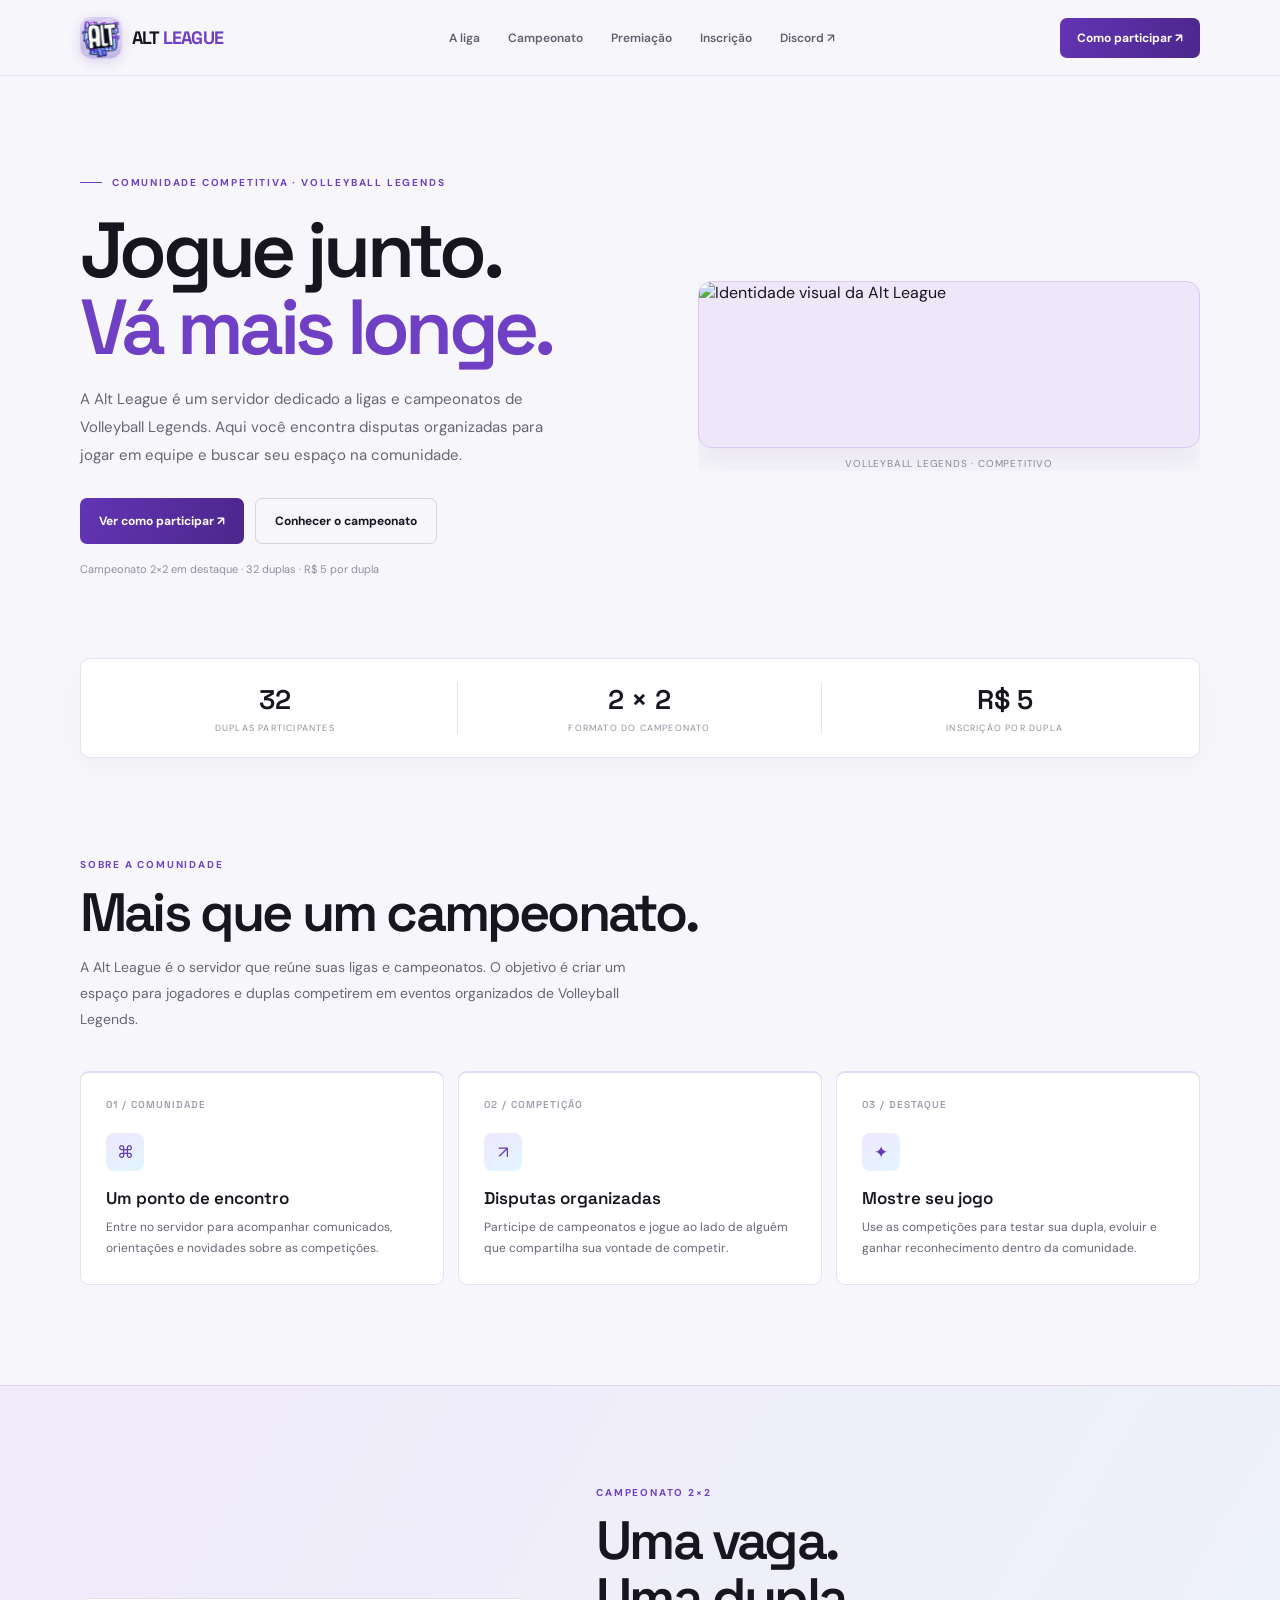
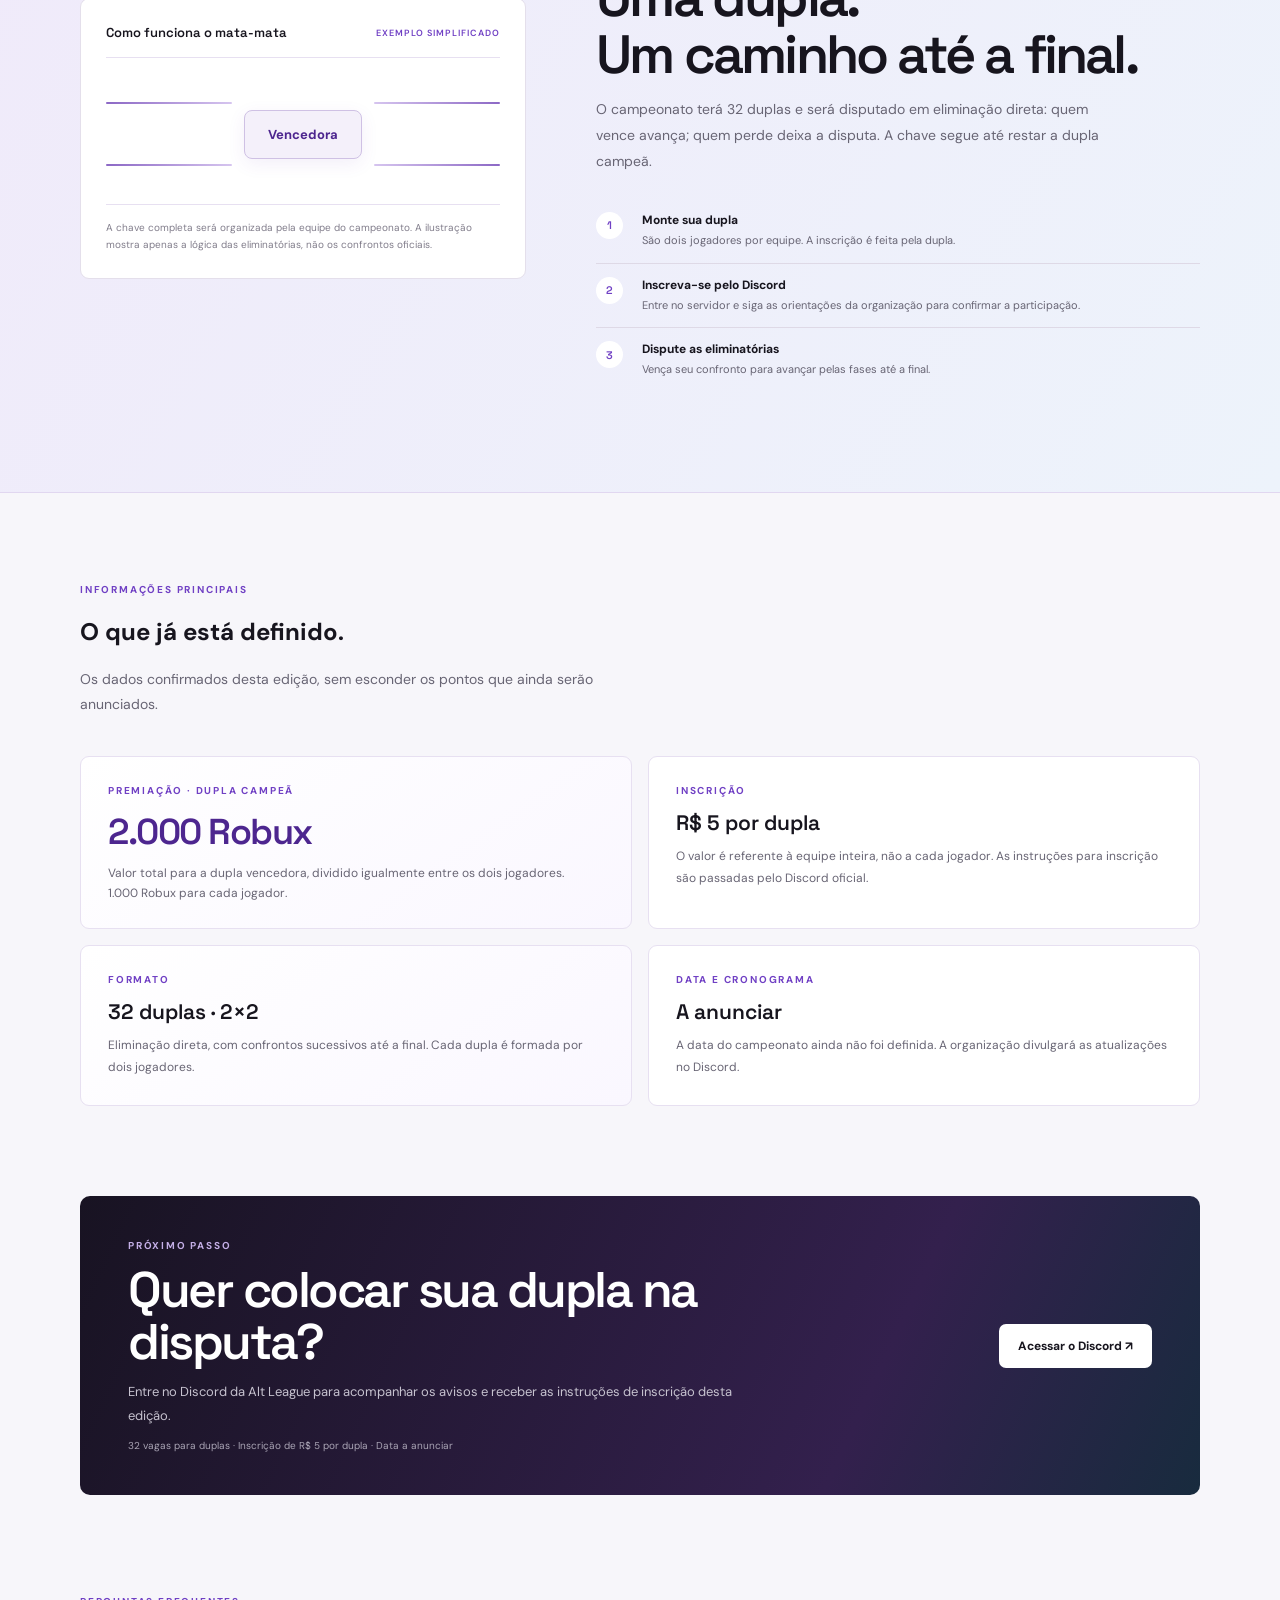
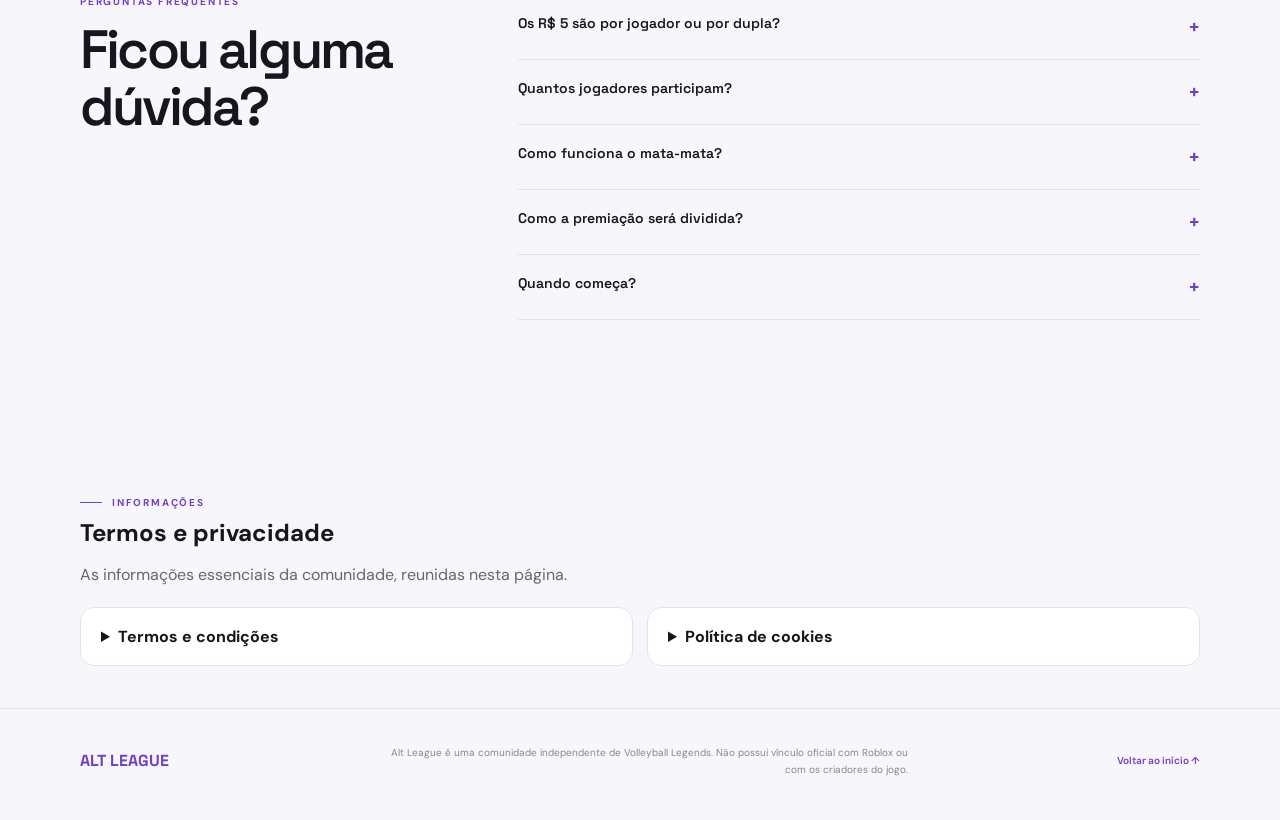
==== commit d1225419: "Replace broken homepage hero image with supplied Alt League banner" ====
--- a/index.html
+++ b/index.html
@@ -61,13 +61,13 @@
 <body id="topo">
 <header class="nav"><div class="navin">
 <a class="brand" href="#inicio" aria-label="Alt League, início"><img class="brandmark-image" src="[data-uri]" alt="Símbolo da Alt League"><span>ALT <em>LEAGUE</em></span></a>
-<nav class="links" id="links"><a href="#liga">A liga</a><a href="#campeonato">Campeonato</a><a href="#premiacao">Premiação</a><a href="#inscricao">Inscrição</a><a href="https://discord.gg/altshop" target="_blank" rel="noopener">Discord ↗</a></nav>
+<nav class="links" id="links"><a href="#liga">A liga</a><a href="#campeonato">Campeonato</a><a href="#premiacao">Premiação</a><a href="#inscricao">Inscrição</a><a href="https://discord.gg/altleague" target="_blank" rel="noopener">Discord ↗</a></nav>
 <a class="navcta" href="#inscricao">Como participar ↗</a><button class="menu" id="menu" aria-label="Abrir menu" aria-expanded="false">☰</button>
 </div></header>
 <main id="inicio">
 <section class="hero wrap">
 <div><div class="eyebrow">Comunidade competitiva · Volleyball Legends</div><h1>Jogue junto.<br><span>Vá mais longe.</span></h1><p class="hero-copy">A Alt League é um servidor dedicado a ligas e campeonatos de Volleyball Legends. Aqui você encontra disputas organizadas para jogar em equipe e buscar seu espaço na comunidade.</p><div class="actions"><a class="btn primary" href="#inscricao">Ver como participar ↗</a><a class="btn secondary" href="#campeonato">Conhecer o campeonato</a></div><div class="hero-note">Campeonato 2×2 em destaque · 32 duplas · R$ 5 por dupla</div></div>
-<div class="hero-art brand-art"><img src="[data-uri]" alt="Identidade visual da Alt League"><span class="art-caption">Volleyball Legends · Competitivo</span></div>
+<div class="hero-art brand-art"><img src="[data-uri]" alt="Identidade visual da Alt League"><span class="art-caption">Volleyball Legends · Competitivo</span></div>
 </section>
 <div class="stats wrap"><div class="stat"><strong>32</strong><span>DUPLAS PARTICIPANTES</span></div><div class="stat"><strong>2 × 2</strong><span>FORMATO DO CAMPEONATO</span></div><div class="stat"><strong>R$ 5</strong><span>INSCRIÇÃO POR DUPLA</span></div></div>
 <section class="section wrap" id="liga"><div class="sectionhead"><div class="kicker">Sobre a comunidade</div><h2>Mais que um campeonato.</h2><p>A Alt League é o servidor que reúne suas ligas e campeonatos. O objetivo é criar um espaço para jogadores e duplas competirem em eventos organizados de Volleyball Legends.</p></div><div class="cards"><article class="card"><div class="cardnum">01 / COMUNIDADE</div><div class="cardicon">⌘</div><h3>Um ponto de encontro</h3><p>Entre no servidor para acompanhar comunicados, orientações e novidades sobre as competições.</p></article><article class="card"><div class="cardnum">02 / COMPETIÇÃO</div><div class="cardicon">↗</div><h3>Disputas organizadas</h3><p>Participe de campeonatos e jogue ao lado de alguém que compartilha sua vontade de competir.</p></article><article class="card"><div class="cardnum">03 / DESTAQUE</div><div class="cardicon">✦</div><h3>Mostre seu jogo</h3><p>Use as competições para testar sua dupla, evoluir e ganhar reconhecimento dentro da comunidade.</p></article></div></section>
@@ -93,4 +93,4 @@
 <script>
 const menu=document.getElementById('menu'),links=document.getElementById('links');menu.addEventListener('click',()=>{const open=links.classList.toggle('open');menu.setAttribute('aria-expanded',String(open))});links.querySelectorAll('a').forEach(a=>a.addEventListener('click',()=>{links.classList.remove('open');menu.setAttribute('aria-expanded','false')}));
 </script>
-</body></html>+</body></html>
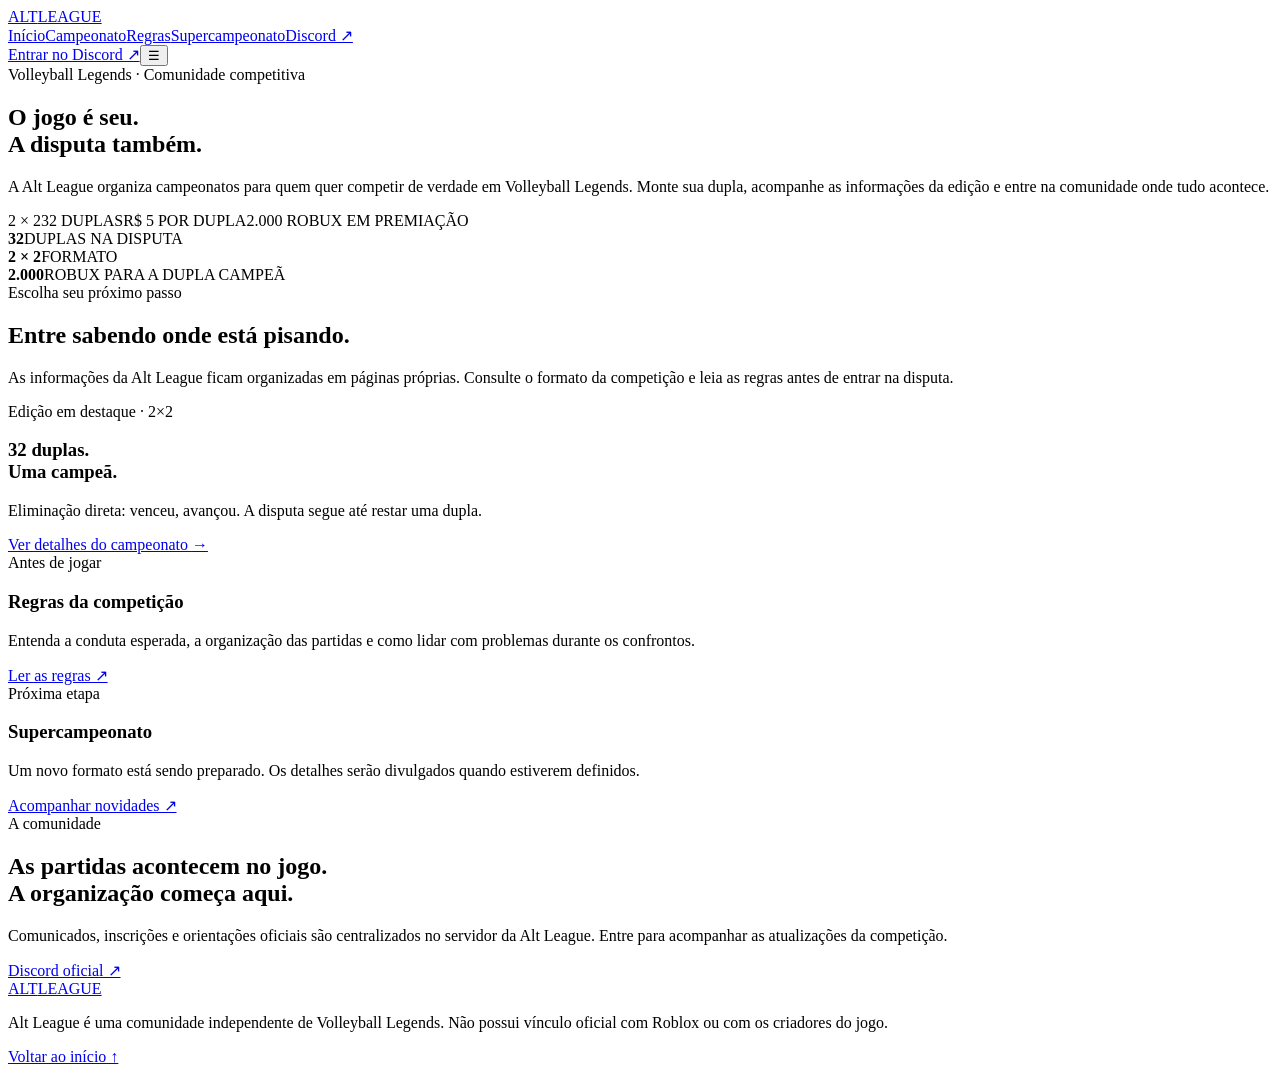
==== commit 74ebe652: "Redesign Alt League homepage and update Discord invite" ====
--- a/index.html
+++ b/index.html
@@ -1,96 +1,8 @@
-<!doctype html>
-<html lang="pt-BR">
-<head>
-<meta charset="utf-8">
-<meta name="viewport" content="width=device-width,initial-scale=1">
-<meta name="theme-color" content="#f7f6fa">
-<meta name="description" content="Alt League — ligas e campeonatos de Volleyball Legends. Campeonato 2x2 com 32 duplas, inscrição de R$ 5 por dupla e premiação de 2.000 Robux para a dupla campeã.">
-<title>Alt League — Ligas e campeonatos</title>
-<link rel="preconnect" href="https://fonts.googleapis.com">
-<link rel="preconnect" href="https://fonts.gstatic.com" crossorigin>
-<link href="https://fonts.googleapis.com/css2?family=DM+Sans:wght@400;500;600;700&family=Space+Grotesk:wght@400;500;600;700&display=swap" rel="stylesheet">
-<style>
-:root{--paper:#f7f6fa;--white:#fff;--ink:#17151e;--muted:#686574;--soft:#918e9d;--purple:#7250b5;--purple-dark:#52368d;--lav:#eee9f7;--line:#e8e5ed;--max:1120px}
-*{box-sizing:border-box}html{scroll-behavior:smooth;scroll-padding-top:86px}body{margin:0;background:var(--paper);color:var(--ink);font-family:"DM Sans",sans-serif}a{color:inherit;text-decoration:none}button{font:inherit}.wrap{width:min(var(--max),calc(100% - 48px));margin:auto}
-.nav{height:76px;position:sticky;top:0;z-index:30;background:#f7f6faed;backdrop-filter:blur(14px);border-bottom:1px solid var(--line)}.navin{height:100%;width:min(var(--max),calc(100% - 48px));margin:auto;display:flex;align-items:center;justify-content:space-between}.brand{display:flex;align-items:center;gap:10px;font:700 18px "Space Grotesk";letter-spacing:-.8px}.brandmark{width:34px;height:34px;border-radius:10px;background:var(--ink);color:white;display:grid;place-items:center;font:700 12px "Space Grotesk";letter-spacing:-.5px}.brand em{font-style:normal;color:var(--purple)}.links{display:flex;gap:28px;color:#625f6d;font-size:12px;font-weight:600}.links a:hover{color:var(--purple)}.navcta{background:var(--purple-dark);color:white;border-radius:7px;padding:12px 17px;font-size:12px;font-weight:700;transition:.2s}.navcta:hover{background:var(--ink)}.menu{display:none;width:40px;height:40px;border:1px solid var(--line);border-radius:8px;background:white;color:var(--ink);font-size:18px}
-.hero{display:grid;grid-template-columns:1fr .9fr;gap:60px;align-items:center;padding:100px 0 82px;min-height:570px}.eyebrow,.kicker{font-size:10px;font-weight:700;letter-spacing:1.8px;text-transform:uppercase;color:var(--purple)}.eyebrow{display:flex;align-items:center;gap:10px}.eyebrow:before{content:"";width:22px;height:1px;background:var(--purple)}.hero h1{font:600 clamp(54px,6.5vw,78px)/.99 "Space Grotesk";letter-spacing:-5px;margin:23px 0 20px}.hero h1 span{color:var(--purple)}.hero-copy{max-width:490px;color:var(--muted);font-size:15px;line-height:1.85}.actions{display:flex;gap:11px;flex-wrap:wrap;margin-top:28px}.btn{display:inline-flex;align-items:center;justify-content:center;gap:9px;padding:14px 19px;border-radius:7px;font-size:12px;font-weight:700;transition:.2s}.primary{background:var(--purple-dark);color:white}.primary:hover{background:var(--ink);transform:translateY(-2px)}.secondary{border:1px solid #d8d3e1;background:transparent;color:var(--ink)}.secondary:hover{border-color:var(--purple);color:var(--purple)}.hero-note{font-size:11px;color:var(--soft);margin-top:18px}
-.hero-art{min-height:365px;position:relative;display:flex;align-items:center;justify-content:center}.court{width:min(100%,420px);aspect-ratio:1.16/1;border:1.5px solid #c9bddc;border-radius:5px;position:relative;background:#f0edf5;overflow:hidden}.court:before{content:"";position:absolute;left:50%;top:0;bottom:0;width:1px;background:#c9bddc}.court:after{content:"";position:absolute;left:50%;top:0;bottom:0;width:5px;transform:translateX(-50%);background:var(--purple)}.court-line{position:absolute;left:10%;right:10%;top:50%;height:1px;background:#c9bddc}.court-circle{position:absolute;width:105px;height:105px;border:1px solid #c9bddc;border-radius:50%;left:50%;top:50%;transform:translate(-50%,-50%)}.court-label{position:absolute;font:600 11px "Space Grotesk";letter-spacing:1.5px;color:#a49aae}.court-label.left{left:22px;top:20px}.court-label.right{right:22px;bottom:20px}.court-number{position:absolute;z-index:2;left:50%;top:50%;transform:translate(-50%,-50%);width:58px;height:58px;border-radius:50%;display:grid;place-items:center;background:var(--ink);color:white;font:600 17px "Space Grotesk";box-shadow:0 0 0 9px #f0edf5}.art-caption{position:absolute;bottom:4px;right:0;font-size:10px;letter-spacing:1px;color:#8b8795;text-transform:uppercase}
-.stats{display:grid;grid-template-columns:repeat(3,1fr);background:var(--white);border:1px solid var(--line);border-radius:10px;padding:23px 12px;box-shadow:0 8px 30px #20163208}.stat{text-align:center;border-right:1px solid var(--line)}.stat:last-child{border:0}.stat strong{display:block;font:600 27px "Space Grotesk"}.stat span{display:block;color:var(--soft);font-size:9px;letter-spacing:1.2px;margin-top:5px}
-.section{padding:100px 0}.sectionhead{max-width:620px;margin-bottom:38px}.section h2,.formatcopy h2,.faq h2{font:600 clamp(37px,4.7vw,54px)/1.06 "Space Grotesk";letter-spacing:-2.8px;margin:13px 0}.sectionhead p{max-width:550px;color:var(--muted);font-size:14px;line-height:1.85}.cards{display:grid;grid-template-columns:repeat(3,1fr);gap:14px}.card{padding:25px;border:1px solid var(--line);border-radius:9px;background:white;min-height:190px}.cardnum{font:600 10px "Space Grotesk";letter-spacing:1px;color:#a29baa}.cardicon{width:38px;height:38px;border-radius:8px;background:var(--lav);color:var(--purple);display:grid;place-items:center;margin:22px 0 16px;font-size:17px}.card h3{font:600 17px "Space Grotesk";margin:0 0 8px}.card p{margin:0;color:var(--muted);font-size:12px;line-height:1.75}
-.format{background:#eeebf3;border-block:1px solid #e4dfeb}.formatin{display:grid;grid-template-columns:.85fr 1.15fr;gap:70px;align-items:center}.bracket{padding:25px;background:white;border:1px solid #e4dfeb;border-radius:9px}.bracket-title{display:flex;justify-content:space-between;gap:12px;align-items:center;padding-bottom:16px;border-bottom:1px solid var(--line);font:600 13px "Space Grotesk"}.bracket-title span{font:600 9px "DM Sans";letter-spacing:1px;text-transform:uppercase;color:var(--purple)}.bracket-flow{display:grid;grid-template-columns:1fr 24px 1fr;gap:8px;align-items:center;margin:17px 0}.match{display:grid;gap:6px}.team{padding:10px 8px;border:1px solid var(--line);border-radius:5px;text-align:center;color:#5d5968;font-size:10px;background:#fbfafc}.team.winner{border-color:#cfc1e4;background:#f4f0fa;color:var(--purple-dark);font-weight:700}.versus{text-align:center;color:#a29baa;font:600 9px "Space Grotesk"}.bracket-note{padding-top:14px;border-top:1px solid var(--line);color:#817d8b;font-size:10px;line-height:1.7}.formatcopy p{max-width:530px;color:var(--muted);font-size:14px;line-height:1.85}.steps{display:grid;gap:0;margin-top:24px}.step{display:grid;grid-template-columns:34px 1fr;gap:12px;padding:13px 0;border-bottom:1px solid #ded9e6}.step:last-child{border:0}.stepnum{width:27px;height:27px;display:grid;place-items:center;border-radius:50%;background:white;color:var(--purple);font:600 11px "Space Grotesk"}.step strong{display:block;font-size:12px}.step span{display:block;margin-top:4px;color:var(--muted);font-size:11px;line-height:1.6}
-.details-section{padding:90px 0}.detail-grid{display:grid;grid-template-columns:1fr 1fr;gap:16px}.detail{padding:27px;border:1px solid var(--line);border-radius:9px;background:white}.detail .kicker{margin-bottom:12px}.detail h3{font:600 21px "Space Grotesk";margin:0 0 10px}.detail p{color:var(--muted);font-size:12px;line-height:1.8;margin:0}.prize-number{font:600 36px "Space Grotesk";color:var(--purple-dark);letter-spacing:-1.5px;margin:8px 0}.prize-split{font-size:12px;color:var(--muted)}
-.entry{padding:0 0 100px}.entrybox{padding:43px 48px;border-radius:10px;background:var(--ink);color:white;display:flex;align-items:center;justify-content:space-between;gap:30px}.entrycopy{max-width:620px}.entry .kicker{color:#c4afe7}.entry h2{font:600 clamp(34px,4.6vw,50px)/1.04 "Space Grotesk";letter-spacing:-2.5px;margin:12px 0}.entry p{color:#c6c2cf;font-size:13px;line-height:1.8;margin:0}.entry .btn{background:white;color:var(--ink);white-space:nowrap}.entry .btn:hover{background:#e9e1f4}.entrysmall{color:#aaa5b5;font-size:10px;margin-top:12px}
-.faq{padding:0 0 100px}.faqin{display:grid;grid-template-columns:.7fr 1.3fr;gap:70px}.faq details{border-bottom:1px solid var(--line)}.faq summary{padding:19px 0;cursor:pointer;list-style:none;display:flex;justify-content:space-between;gap:20px;font:600 14px "Space Grotesk"}.faq summary::-webkit-details-marker{display:none}.faq summary:after{content:"+";font-size:20px;color:var(--purple)}.faq details[open] summary:after{content:"−"}.faq details p{margin:0;padding:0 35px 19px 0;color:var(--muted);font-size:12px;line-height:1.8}
-footer{border-top:1px solid var(--line);padding:25px 0 32px;color:#898593;font-size:10px}.foot{display:flex;justify-content:space-between;align-items:center;gap:24px}.footbrand{font:700 16px "Space Grotesk";color:var(--ink)}.footbrand em{font-style:normal;color:var(--purple)}.foot p{max-width:530px;text-align:right;line-height:1.7}
-@media(prefers-reduced-motion:reduce){html{scroll-behavior:auto}*,*:before,*:after{transition:none!important}}
-@media(max-width:820px){.wrap,.navin{width:calc(100% - 36px)}.nav{height:68px}.links{display:none;position:absolute;top:67px;left:0;right:0;padding:20px 22px;background:#f7f6fa;border-bottom:1px solid var(--line);flex-direction:column;align-items:flex-start;gap:18px}.links.open{display:flex}.navcta{display:none}.menu{display:block}.hero{grid-template-columns:1fr;gap:22px;padding:70px 0 60px;min-height:0}.hero h1{font-size:clamp(53px,11vw,72px);letter-spacing:-4px}.hero-art{min-height:300px}.court{max-width:390px}.art-caption{bottom:-2px}.stats{padding:20px 5px}.stat strong{font-size:23px}.stat span{font-size:8px}.section{padding:78px 0}.cards{grid-template-columns:1fr}.card{min-height:0}.formatin{grid-template-columns:1fr;gap:35px}.bracket{max-width:480px;width:100%;margin:auto}.details-section{padding:75px 0}.entry{padding-bottom:80px}.entrybox{padding:34px 28px;align-items:flex-start;flex-direction:column;gap:18px}.faqin{grid-template-columns:1fr;gap:18px}.faq{padding-bottom:75px}.foot{align-items:flex-start;flex-direction:column}.foot p{text-align:left}}
-@media(max-width:460px){.wrap,.navin{width:calc(100% - 30px)}.hero h1{font-size:49px}.hero-art{min-height:250px}.court{width:100%}.court-circle{width:80px;height:80px}.court-number{width:48px;height:48px;font-size:14px}.court-label{font-size:9px}.stats{border-radius:7px}.stat strong{font-size:20px}.stat span{font-size:7px;letter-spacing:.7px}.detail-grid{grid-template-columns:1fr}.entry h2{font-size:39px}.bracket{padding:17px}.bracket-flow{grid-template-columns:1fr 18px 1fr;gap:5px}.team{font-size:9px;padding:9px 4px}}
-
-/* Identidade visual oficial Alt League */
-.brandmark-image{width:42px;height:42px;object-fit:cover;object-position:center;border-radius:11px;border:1px solid #d8c9f2;box-shadow:0 3px 12px #5b35a52b;flex:0 0 auto}
-.brand-art{min-height:0;min-width:0;width:100%;display:flex;flex-direction:column;gap:8px;align-items:center;overflow:hidden}
-.brand-art img{display:block;width:100%;max-width:560px;height:auto;aspect-ratio:3/1;object-fit:contain;object-position:center;border-radius:14px;border:1px solid #d9c8f4;box-shadow:0 12px 32px #50308018;background:#eee7fa}
-.art-caption{position:static;max-width:100%;text-align:center;overflow-wrap:anywhere;letter-spacing:.8px;line-height:1.5;padding:0 8px}
-.hero-art{min-width:0;max-width:100%;overflow:hidden}
-.hero-copy,.hero h1,.hero-note{min-width:0;overflow-wrap:break-word}
-.hero h1{letter-spacing:clamp(-5px,-.06em,-2px);word-break:normal}
-:root{--purple:#7040c4;--purple-dark:#4d268f;--lav:#eee6fb;--line:#e7e0f1}
-.nav{background:#f7f6faee}
-.primary,.navcta{background:linear-gradient(110deg,#6334b4,#4c278b)}
-.card{border-top:2px solid #e5d8fa}
-.cardicon{background:linear-gradient(145deg,#efe7ff,#e2f6ff);color:#6439b1}
-.format{background:linear-gradient(120deg,#f0eafa,#edf3fb);border-color:#e1d7f0}
-.detail:nth-child(odd){background:linear-gradient(145deg,#fff,#faf7ff)}
-.entrybox{background:linear-gradient(115deg,#181322,#33204d 70%,#182b3e)}
-.footbrand img{width:150px;height:50px;object-fit:contain;object-position:center;border-radius:9px;border:1px solid #e2d7f2;background:#eee7fa}
-@media(max-width:820px){.brandmark-image{width:38px;height:38px}.brand-art{align-items:center;width:100%}.brand-art img{width:100%;max-width:100%;aspect-ratio:3/1;object-fit:contain}.footbrand img{width:138px;height:46px}}
-@media(max-width:460px){.hero{gap:18px}.hero-art{width:100%;min-height:0}.brand-art img{border-radius:11px}.art-caption{font-size:9px}.hero h1{font-size:clamp(42px,12vw,49px);letter-spacing:-2.5px}.actions .btn{max-width:100%;white-space:normal;text-align:center}}
-
-
-
-.legal{padding:76px 0 42px}.legal-heading{margin-bottom:22px}.legal-heading h2{margin:8px 0}.legal-heading p{color:var(--muted)}.legal-grid{display:grid;grid-template-columns:1fr 1fr;gap:14px}.legal-card{background:#fff;border:1px solid var(--line);border-radius:14px;padding:18px 20px;min-width:0}.legal-card summary{font-weight:700;cursor:pointer;color:var(--ink)}.legal-content{padding-top:12px}.legal-content h3{font-size:15px;margin:14px 0 4px}.legal-content p{font-size:14px;line-height:1.7;color:var(--muted)}.footbrand{display:flex;align-items:center;font-weight:800;color:var(--purple)}.foot>a{color:var(--purple);font-weight:600}@media(max-width:620px){.legal-grid{grid-template-columns:1fr}.legal{padding-top:52px}}
-
-.bracket-visual{display:grid;grid-template-columns:minmax(28px,1fr) auto minmax(28px,1fr);align-items:center;gap:12px;margin:30px 0 24px;min-height:92px}
-.bracket-lines{height:64px;display:flex;flex-direction:column;justify-content:space-between;position:relative}
-.bracket-lines span{display:block;height:2px;background:linear-gradient(90deg,#8c68c5,#d6c5ef);border-radius:3px}
-.bracket-lines.right span{background:linear-gradient(90deg,#d6c5ef,#8c68c5)}
-.bracket-visual .team.winner{padding:15px 20px;min-width:118px;font-size:13px;border-radius:8px;box-shadow:0 5px 18px #6033ad14}
-@media(max-width:820px){.hero-art{min-height:0!important}.brand-art img{width:100%;height:auto;aspect-ratio:1536/503;object-fit:contain;object-position:center}.bracket-visual{gap:8px}.bracket-visual .team.winner{min-width:108px;padding:13px 14px}}
-</style>
-</head>
-<body id="topo">
-<header class="nav"><div class="navin">
-<a class="brand" href="#inicio" aria-label="Alt League, início"><img class="brandmark-image" src="[data-uri]" alt="Símbolo da Alt League"><span>ALT <em>LEAGUE</em></span></a>
-<nav class="links" id="links"><a href="#liga">A liga</a><a href="#campeonato">Campeonato</a><a href="#premiacao">Premiação</a><a href="#inscricao">Inscrição</a><a href="https://discord.gg/altleague" target="_blank" rel="noopener">Discord ↗</a></nav>
-<a class="navcta" href="#inscricao">Como participar ↗</a><button class="menu" id="menu" aria-label="Abrir menu" aria-expanded="false">☰</button>
-</div></header>
-<main id="inicio">
-<section class="hero wrap">
-<div><div class="eyebrow">Comunidade competitiva · Volleyball Legends</div><h1>Jogue junto.<br><span>Vá mais longe.</span></h1><p class="hero-copy">A Alt League é um servidor dedicado a ligas e campeonatos de Volleyball Legends. Aqui você encontra disputas organizadas para jogar em equipe e buscar seu espaço na comunidade.</p><div class="actions"><a class="btn primary" href="#inscricao">Ver como participar ↗</a><a class="btn secondary" href="#campeonato">Conhecer o campeonato</a></div><div class="hero-note">Campeonato 2×2 em destaque · 32 duplas · R$ 5 por dupla</div></div>
-<div class="hero-art brand-art"><img src="[data-uri]" alt="Identidade visual da Alt League"><span class="art-caption">Volleyball Legends · Competitivo</span></div>
-</section>
-<div class="stats wrap"><div class="stat"><strong>32</strong><span>DUPLAS PARTICIPANTES</span></div><div class="stat"><strong>2 × 2</strong><span>FORMATO DO CAMPEONATO</span></div><div class="stat"><strong>R$ 5</strong><span>INSCRIÇÃO POR DUPLA</span></div></div>
-<section class="section wrap" id="liga"><div class="sectionhead"><div class="kicker">Sobre a comunidade</div><h2>Mais que um campeonato.</h2><p>A Alt League é o servidor que reúne suas ligas e campeonatos. O objetivo é criar um espaço para jogadores e duplas competirem em eventos organizados de Volleyball Legends.</p></div><div class="cards"><article class="card"><div class="cardnum">01 / COMUNIDADE</div><div class="cardicon">⌘</div><h3>Um ponto de encontro</h3><p>Entre no servidor para acompanhar comunicados, orientações e novidades sobre as competições.</p></article><article class="card"><div class="cardnum">02 / COMPETIÇÃO</div><div class="cardicon">↗</div><h3>Disputas organizadas</h3><p>Participe de campeonatos e jogue ao lado de alguém que compartilha sua vontade de competir.</p></article><article class="card"><div class="cardnum">03 / DESTAQUE</div><div class="cardicon">✦</div><h3>Mostre seu jogo</h3><p>Use as competições para testar sua dupla, evoluir e ganhar reconhecimento dentro da comunidade.</p></article></div></section>
-<section class="section format" id="campeonato"><div class="wrap formatin"><div class="bracket"><div class="bracket-title">Como funciona o mata-mata <span>Exemplo simplificado</span></div><div class="bracket-visual" aria-label="Duas linhas de classificação convergem para a vencedora"><div class="bracket-lines"><span></span><span></span></div><div class="team winner">Vencedora</div><div class="bracket-lines right"><span></span><span></span></div></div><div class="bracket-note">A chave completa será organizada pela equipe do campeonato. A ilustração mostra apenas a lógica das eliminatórias, não os confrontos oficiais.</div></div>
-<div class="formatcopy"><div class="kicker">Campeonato 2×2</div><h2>Uma vaga.<br>Uma dupla.<br>Um caminho até a final.</h2><p>O campeonato terá 32 duplas e será disputado em eliminação direta: quem vence avança; quem perde deixa a disputa. A chave segue até restar a dupla campeã.</p><div class="steps"><div class="step"><div class="stepnum">1</div><div><strong>Monte sua dupla</strong><span>São dois jogadores por equipe. A inscrição é feita pela dupla.</span></div></div><div class="step"><div class="stepnum">2</div><div><strong>Inscreva-se pelo Discord</strong><span>Entre no servidor e siga as orientações da organização para confirmar a participação.</span></div></div><div class="step"><div class="stepnum">3</div><div><strong>Dispute as eliminatórias</strong><span>Vença seu confronto para avançar pelas fases até a final.</span></div></div></div></div></div></section>
-<section class="details-section wrap" id="premiacao"><div class="sectionhead"><div class="kicker">Informações principais</div><h2>O que já está definido.</h2><p>Os dados confirmados desta edição, sem esconder os pontos que ainda serão anunciados.</p></div><div class="detail-grid"><article class="detail"><div class="kicker">Premiação · dupla campeã</div><div class="prize-number">2.000 Robux</div><p>Valor total para a dupla vencedora, dividido igualmente entre os dois jogadores.</p><div class="prize-split">1.000 Robux para cada jogador.</div></article><article class="detail"><div class="kicker">Inscrição</div><h3>R$ 5 por dupla</h3><p>O valor é referente à equipe inteira, não a cada jogador. As instruções para inscrição são passadas pelo Discord oficial.</p></article><article class="detail"><div class="kicker">Formato</div><h3>32 duplas · 2×2</h3><p>Eliminação direta, com confrontos sucessivos até a final. Cada dupla é formada por dois jogadores.</p></article><article class="detail"><div class="kicker">Data e cronograma</div><h3>A anunciar</h3><p>A data do campeonato ainda não foi definida. A organização divulgará as atualizações no Discord.</p></article></div></section>
-<section class="entry wrap" id="inscricao"><div class="entrybox"><div class="entrycopy"><div class="kicker">Próximo passo</div><h2>Quer colocar sua dupla na disputa?</h2><p>Entre no Discord da Alt League para acompanhar os avisos e receber as instruções de inscrição desta edição.</p><div class="entrysmall">32 vagas para duplas · Inscrição de R$ 5 por dupla · Data a anunciar</div></div><a class="btn" href="https://discord.gg/altshop" target="_blank" rel="noopener">Acessar o Discord ↗</a></div></section>
-<section class="faq wrap" id="duvidas"><div class="faqin"><div><div class="kicker">Perguntas frequentes</div><h2>Ficou alguma dúvida?</h2></div><div><details><summary>Os R$ 5 são por jogador ou por dupla?</summary><p>São R$ 5 pela dupla inteira. Os dois jogadores pagam juntos esse valor de inscrição.</p></details><details><summary>Quantos jogadores participam?</summary><p>São 32 duplas, com dois jogadores em cada uma — 64 jogadores no total, se todas as vagas forem preenchidas.</p></details><details><summary>Como funciona o mata-mata?</summary><p>É eliminação direta. A dupla vencedora de cada confronto avança para a próxima fase, até a final.</p></details><details><summary>Como a premiação será dividida?</summary><p>A dupla campeã recebe 2.000 Robux no total: 1.000 Robux para cada jogador.</p></details><details><summary>Quando começa?</summary><p>A data ainda não foi anunciada. Entre no Discord para acompanhar os comunicados oficiais.</p></details></div></div></section>
-</main>
-<section class="legal wrap" id="informacoes-legais">
-<div class="legal-heading"><div class="eyebrow">INFORMAÇÕES</div><h2>Termos e privacidade</h2><p>As informações essenciais da comunidade, reunidas nesta página.</p></div>
-<div class="legal-grid">
-<details class="legal-card"><summary>Termos e condições</summary><div class="legal-content">
-<h3>Sobre a Alt League</h3><p>A Alt League é uma comunidade independente de Volleyball Legends. Não possui vínculo oficial com Roblox ou com os criadores do jogo.</p>
-<h3>Inscrições e participação</h3><p>As condições, valores, prazos, formato e requisitos de cada campeonato são divulgados nos canais oficiais. Para o campeonato anunciado, a taxa é de R$ 5 por dupla. A inscrição só é confirmada após seguir as instruções da organização no Discord.</p>
-<h3>Regras e premiação</h3><p>Participantes devem respeitar os demais jogadores e as regras divulgadas para cada competição. A organização comunicará informações sobre premiação e eventuais alterações de datas ou formato pelos canais oficiais.</p>
-</div></details>
-<details class="legal-card"><summary>Política de cookies</summary><div class="legal-content">
-<p>Cookies são pequenos arquivos que o navegador pode armazenar para lembrar preferências e ajudar páginas a funcionar. Este site pode utilizar recursos técnicos essenciais para sua exibição e funcionamento. Serviços externos, como o Discord, podem aplicar suas próprias tecnologias quando você os acessa.</p><p>Você pode bloquear ou apagar cookies nas configurações do navegador. Isso pode afetar alguns recursos do site.</p>
-</div></details>
-</div></section>
-<footer><div class="wrap foot"><div class="footbrand"><strong>ALT LEAGUE</strong></div><p>Alt League é uma comunidade independente de Volleyball Legends. Não possui vínculo oficial com Roblox ou com os criadores do jogo.</p><a href="#topo">Voltar ao início ↑</a></div></footer>
-<script>
-const menu=document.getElementById('menu'),links=document.getElementById('links');menu.addEventListener('click',()=>{const open=links.classList.toggle('open');menu.setAttribute('aria-expanded',String(open))});links.querySelectorAll('a').forEach(a=>a.addEventListener('click',()=>{links.classList.remove('open');menu.setAttribute('aria-expanded','false')}));
-</script>
-</body></html>
+<!doctype html><html lang="pt-BR"><head><meta charset="utf-8"><meta name="viewport" content="width=device-width,initial-scale=1"><meta name="theme-color" content="#f8f7fb"><meta name="description" content="Alt League — comunidade competitiva de Volleyball Legends. Acompanhe campeonatos, regras e novidades."><title>Alt League — Competição começa aqui</title><link rel="stylesheet" href="/styles.css"></head><body id="topo">
+<header class="nav"><div class="navin"><a class="wordmark" href="/">ALT<span>LEAGUE</span></a><nav class="links" id="links"><a href="/" aria-current="page">Início</a><a href="/campeonato">Campeonato</a><a href="/regras">Regras</a><a href="/supercampeonato">Supercampeonato</a><a href="https://discord.gg/altleague" target="_blank" rel="noopener">Discord ↗</a></nav><a class="discord" href="https://discord.gg/altleague" target="_blank" rel="noopener">Entrar no Discord ↗</a><button class="menu" id="menu" aria-label="Abrir menu" aria-expanded="false">☰</button></div></header>
+<main><section class="hero wrap"><div class="hero-inner"><div class="eyebrow">Volleyball Legends · Comunidade competitiva</div><h1>O jogo é seu.<br><span>A disputa também.</span></h1><p>A Alt League organiza campeonatos para quem quer competir de verdade em Volleyball Legends. Monte sua dupla, acompanhe as informações da edição e entre na comunidade onde tudo acontece.</p><div class="hero-meta"><span class="chip">2 × 2</span><span class="chip">32 DUPLAS</span><span class="chip">R$ 5 POR DUPLA</span><span class="chip">2.000 ROBUX EM PREMIAÇÃO</span></div></div></section>
+<div class="stats wrap"><div class="stat"><strong>32</strong><span>DUPLAS NA DISPUTA</span></div><div class="stat"><strong>2 × 2</strong><span>FORMATO</span></div><div class="stat"><strong>2.000</strong><span>ROBUX PARA A DUPLA CAMPEÃ</span></div></div>
+<section class="section wrap"><div class="sectionhead"><div class="kicker">Escolha seu próximo passo</div><h2>Entre sabendo onde está pisando.</h2><p>As informações da Alt League ficam organizadas em páginas próprias. Consulte o formato da competição e leia as regras antes de entrar na disputa.</p></div><div class="feature"><article class="feature-main"><div><div class="kicker">Edição em destaque · 2×2</div><h3>32 duplas.<br>Uma campeã.</h3><p>Eliminação direta: venceu, avançou. A disputa segue até restar uma dupla.</p></div><a class="textlink" href="/campeonato">Ver detalhes do campeonato <span>→</span></a></article><div class="feature-side"><article class="tile"><div><div class="kicker">Antes de jogar</div><h3>Regras da competição</h3><p>Entenda a conduta esperada, a organização das partidas e como lidar com problemas durante os confrontos.</p></div><a href="/regras">Ler as regras ↗</a></article><article class="tile"><div><div class="kicker">Próxima etapa</div><h3>Supercampeonato</h3><p>Um novo formato está sendo preparado. Os detalhes serão divulgados quando estiverem definidos.</p></div><a href="/supercampeonato">Acompanhar novidades ↗</a></article></div></div></section>
+<section class="band"><div class="wrap bandin"><div><div class="kicker">A comunidade</div><h2>As partidas acontecem no jogo.<br>A organização começa aqui.</h2><p>Comunicados, inscrições e orientações oficiais são centralizados no servidor da Alt League. Entre para acompanhar as atualizações da competição.</p></div><a class="bandlink" href="https://discord.gg/altleague" target="_blank" rel="noopener">Discord oficial ↗</a></div></section></main>
+<footer class="footer"><div class="wrap foot"><a class="wordmark" href="/">ALT<span>LEAGUE</span></a><p>Alt League é uma comunidade independente de Volleyball Legends. Não possui vínculo oficial com Roblox ou com os criadores do jogo.</p><a href="#topo">Voltar ao início ↑</a></div></footer>
+<script>const menu=document.getElementById('menu'),links=document.getElementById('links');menu.addEventListener('click',()=>{const open=links.classList.toggle('open');menu.setAttribute('aria-expanded',String(open))});links.querySelectorAll('a').forEach(a=>a.addEventListener('click',()=>{links.classList.remove('open');menu.setAttribute('aria-expanded','false')}));</script></body></html>
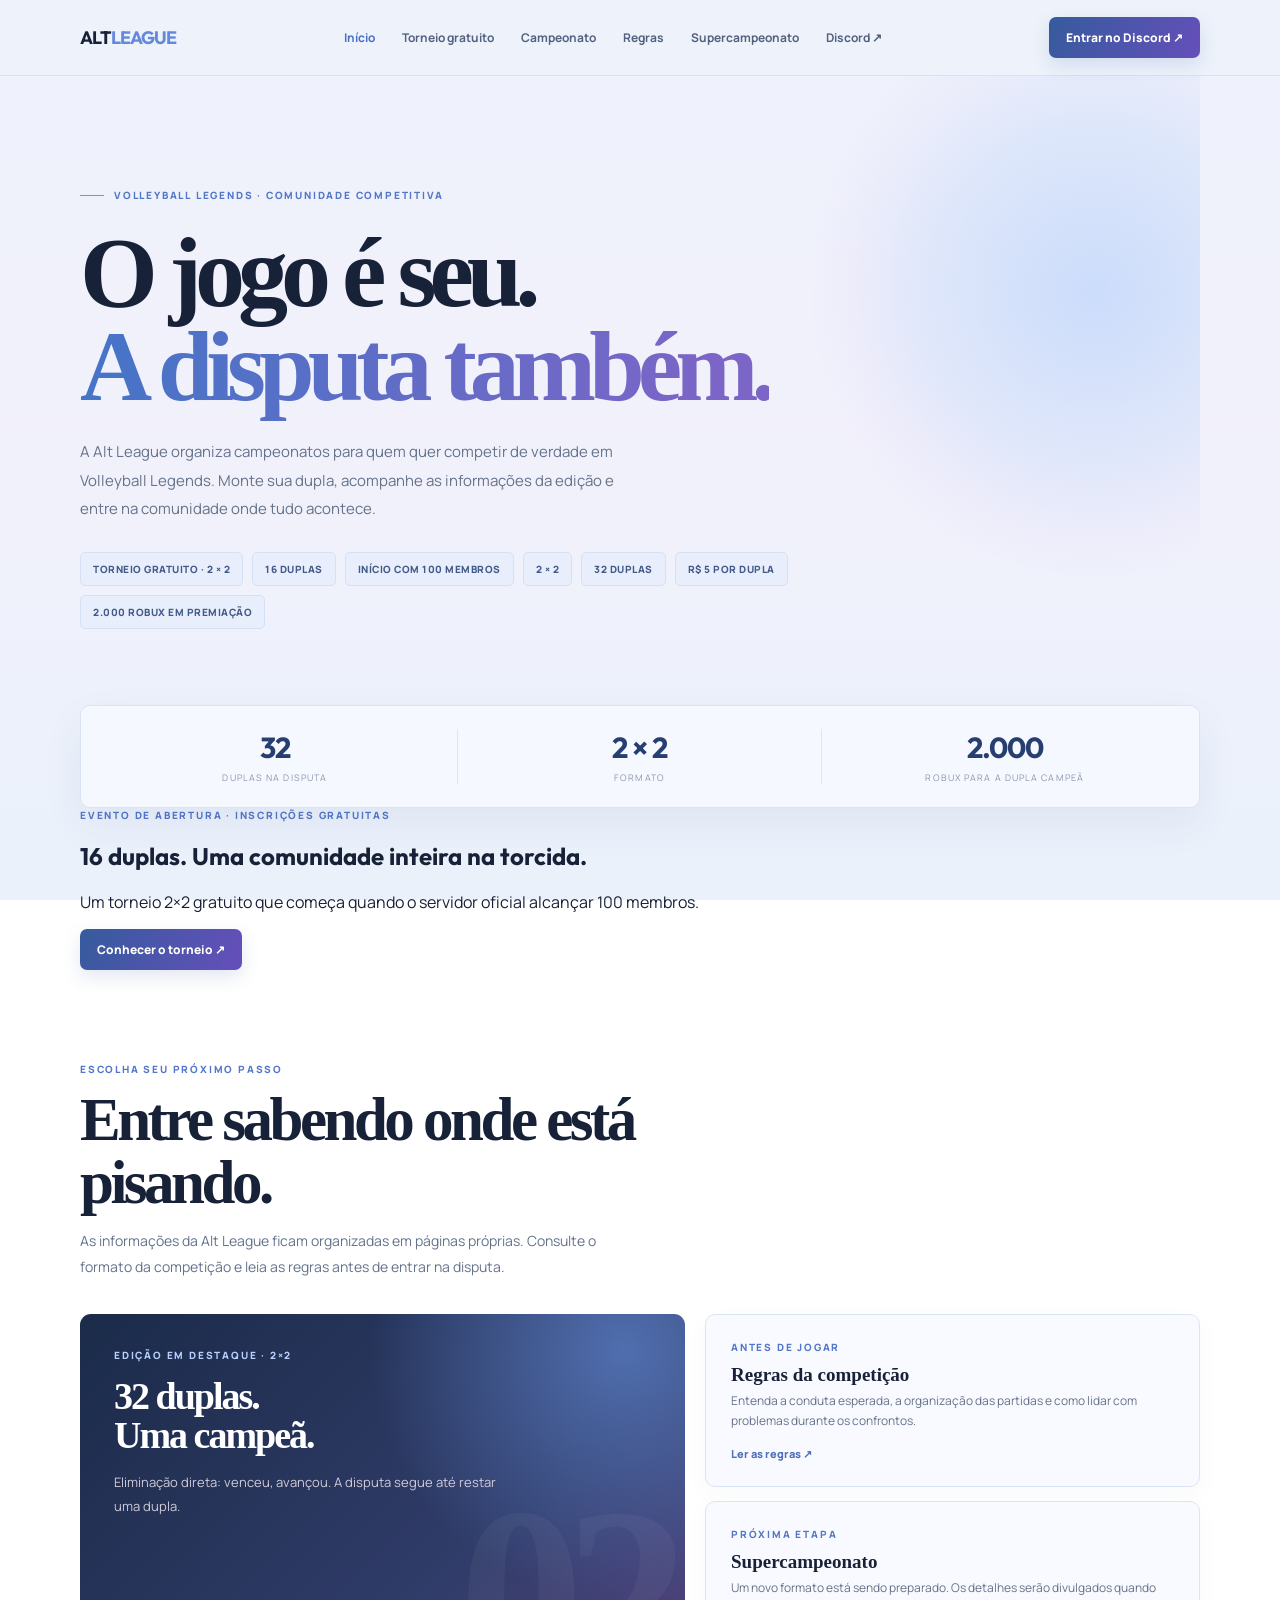
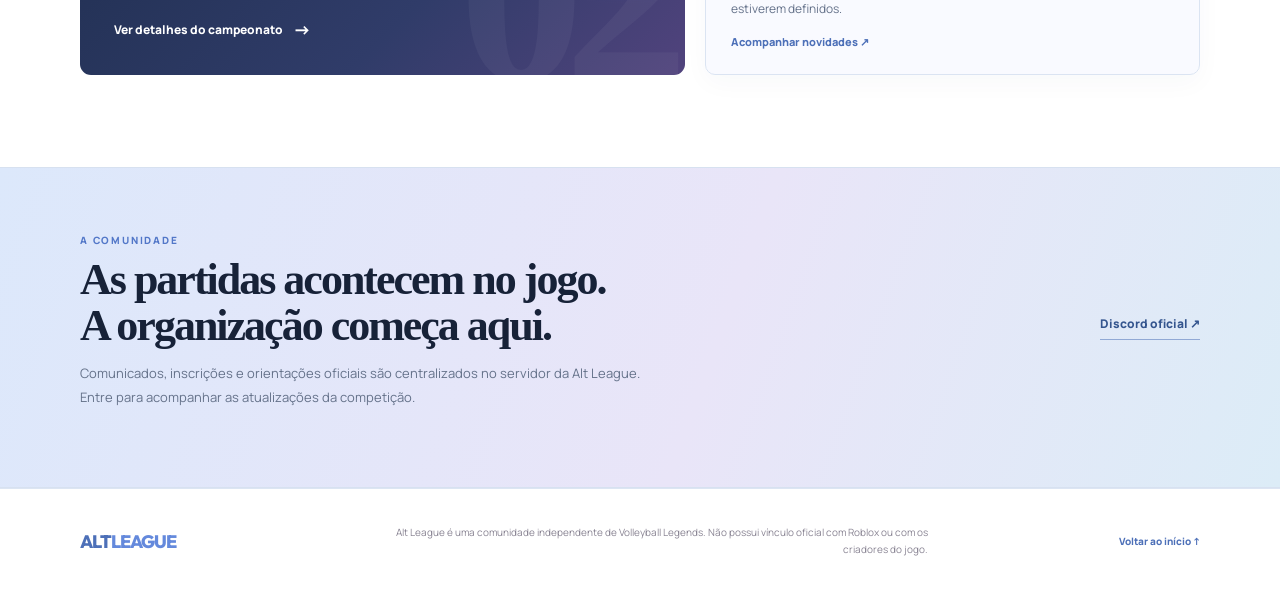
==== commit 3fa1e8a6: "Add free tournament navigation and homepage promotion" ====
--- a/index.html
+++ b/index.html
@@ -1,8 +1,8 @@
 <!doctype html><html lang="pt-BR"><head><meta charset="utf-8"><meta name="viewport" content="width=device-width,initial-scale=1"><meta name="theme-color" content="#f8f7fb"><meta name="description" content="Alt League — comunidade competitiva de Volleyball Legends. Acompanhe campeonatos, regras e novidades."><title>Alt League — Competição começa aqui</title><link rel="stylesheet" href="/styles.css"></head><body id="topo">
-<header class="nav"><div class="navin"><a class="wordmark" href="/">ALT<span>LEAGUE</span></a><nav class="links" id="links"><a href="/" aria-current="page">Início</a><a href="/campeonato">Campeonato</a><a href="/regras">Regras</a><a href="/supercampeonato">Supercampeonato</a><a href="https://discord.gg/altleague" target="_blank" rel="noopener">Discord ↗</a></nav><a class="discord" href="https://discord.gg/altleague" target="_blank" rel="noopener">Entrar no Discord ↗</a><button class="menu" id="menu" aria-label="Abrir menu" aria-expanded="false">☰</button></div></header>
-<main><section class="hero wrap"><div class="hero-inner"><div class="eyebrow">Volleyball Legends · Comunidade competitiva</div><h1>O jogo é seu.<br><span>A disputa também.</span></h1><p>A Alt League organiza campeonatos para quem quer competir de verdade em Volleyball Legends. Monte sua dupla, acompanhe as informações da edição e entre na comunidade onde tudo acontece.</p><div class="hero-meta"><span class="chip">2 × 2</span><span class="chip">32 DUPLAS</span><span class="chip">R$ 5 POR DUPLA</span><span class="chip">2.000 ROBUX EM PREMIAÇÃO</span></div></div></section>
+<header class="nav"><div class="navin"><a class="wordmark" href="/">ALT<span>LEAGUE</span></a><nav class="links" id="links"><a href="/" aria-current="page">Início</a><a href="/torneio-gratuito">Torneio gratuito</a><a href="/campeonato">Campeonato</a><a href="/regras">Regras</a><a href="/supercampeonato">Supercampeonato</a><a href="https://discord.gg/altleague" target="_blank" rel="noopener">Discord ↗</a></nav><a class="discord" href="https://discord.gg/altleague" target="_blank" rel="noopener">Entrar no Discord ↗</a><button class="menu" id="menu" aria-label="Abrir menu" aria-expanded="false">☰</button></div></header>
+<main><section class="hero wrap"><div class="hero-inner"><div class="eyebrow">Volleyball Legends · Comunidade competitiva</div><h1>O jogo é seu.<br><span>A disputa também.</span></h1><p>A Alt League organiza campeonatos para quem quer competir de verdade em Volleyball Legends. Monte sua dupla, acompanhe as informações da edição e entre na comunidade onde tudo acontece.</p><div class="hero-meta"><span class="chip">TORNEIO GRATUITO · 2 × 2</span><span class="chip">16 DUPLAS</span><span class="chip">INÍCIO COM 100 MEMBROS</span><span class="chip">2 × 2</span><span class="chip">32 DUPLAS</span><span class="chip">R$ 5 POR DUPLA</span><span class="chip">2.000 ROBUX EM PREMIAÇÃO</span></div></div></section>
 <div class="stats wrap"><div class="stat"><strong>32</strong><span>DUPLAS NA DISPUTA</span></div><div class="stat"><strong>2 × 2</strong><span>FORMATO</span></div><div class="stat"><strong>2.000</strong><span>ROBUX PARA A DUPLA CAMPEÃ</span></div></div>
-<section class="section wrap"><div class="sectionhead"><div class="kicker">Escolha seu próximo passo</div><h2>Entre sabendo onde está pisando.</h2><p>As informações da Alt League ficam organizadas em páginas próprias. Consulte o formato da competição e leia as regras antes de entrar na disputa.</p></div><div class="feature"><article class="feature-main"><div><div class="kicker">Edição em destaque · 2×2</div><h3>32 duplas.<br>Uma campeã.</h3><p>Eliminação direta: venceu, avançou. A disputa segue até restar uma dupla.</p></div><a class="textlink" href="/campeonato">Ver detalhes do campeonato <span>→</span></a></article><div class="feature-side"><article class="tile"><div><div class="kicker">Antes de jogar</div><h3>Regras da competição</h3><p>Entenda a conduta esperada, a organização das partidas e como lidar com problemas durante os confrontos.</p></div><a href="/regras">Ler as regras ↗</a></article><article class="tile"><div><div class="kicker">Próxima etapa</div><h3>Supercampeonato</h3><p>Um novo formato está sendo preparado. Os detalhes serão divulgados quando estiverem definidos.</p></div><a href="/supercampeonato">Acompanhar novidades ↗</a></article></div></div></section>
+<section class="wrap promo-tournament"><div><div class="kicker">Evento de abertura · Inscrições gratuitas</div><h2>16 duplas. Uma comunidade inteira na torcida.</h2><p>Um torneio 2×2 gratuito que começa quando o servidor oficial alcançar 100 membros.</p></div><a class="discord" href="/torneio-gratuito">Conhecer o torneio ↗</a></section><section class="section wrap"><div class="sectionhead"><div class="kicker">Escolha seu próximo passo</div><h2>Entre sabendo onde está pisando.</h2><p>As informações da Alt League ficam organizadas em páginas próprias. Consulte o formato da competição e leia as regras antes de entrar na disputa.</p></div><div class="feature"><article class="feature-main"><div><div class="kicker">Edição em destaque · 2×2</div><h3>32 duplas.<br>Uma campeã.</h3><p>Eliminação direta: venceu, avançou. A disputa segue até restar uma dupla.</p></div><a class="textlink" href="/campeonato">Ver detalhes do campeonato <span>→</span></a></article><div class="feature-side"><article class="tile"><div><div class="kicker">Antes de jogar</div><h3>Regras da competição</h3><p>Entenda a conduta esperada, a organização das partidas e como lidar com problemas durante os confrontos.</p></div><a href="/regras">Ler as regras ↗</a></article><article class="tile"><div><div class="kicker">Próxima etapa</div><h3>Supercampeonato</h3><p>Um novo formato está sendo preparado. Os detalhes serão divulgados quando estiverem definidos.</p></div><a href="/supercampeonato">Acompanhar novidades ↗</a></article></div></div></section>
 <section class="band"><div class="wrap bandin"><div><div class="kicker">A comunidade</div><h2>As partidas acontecem no jogo.<br>A organização começa aqui.</h2><p>Comunicados, inscrições e orientações oficiais são centralizados no servidor da Alt League. Entre para acompanhar as atualizações da competição.</p></div><a class="bandlink" href="https://discord.gg/altleague" target="_blank" rel="noopener">Discord oficial ↗</a></div></section></main>
 <footer class="footer"><div class="wrap foot"><a class="wordmark" href="/">ALT<span>LEAGUE</span></a><p>Alt League é uma comunidade independente de Volleyball Legends. Não possui vínculo oficial com Roblox ou com os criadores do jogo.</p><a href="#topo">Voltar ao início ↑</a></div></footer>
-<script>const menu=document.getElementById('menu'),links=document.getElementById('links');menu.addEventListener('click',()=>{const open=links.classList.toggle('open');menu.setAttribute('aria-expanded',String(open))});links.querySelectorAll('a').forEach(a=>a.addEventListener('click',()=>{links.classList.remove('open');menu.setAttribute('aria-expanded','false')}));</script></body></html>+<script>const menu=document.getElementById('menu'),links=document.getElementById('links');menu.addEventListener('click',()=>{const open=links.classList.toggle('open');menu.setAttribute('aria-expanded',String(open))});links.querySelectorAll('a').forEach(a=>a.addEventListener('click',()=>{links.classList.remove('open');menu.setAttribute('aria-expanded','false')}));</script><script src="/script.js" defer></script></body></html>
--- a/styles.css
+++ b/styles.css
@@ -0,0 +1,60 @@
+@import url('https://fonts.googleapis.com/css2?family=Manrope:wght@400;500;600;700;800&family=Outfit:wght@400;500;600;700;800&display=swap');
+:root{--bg:#f8f7fb;--paper:#fff;--ink:#191622;--muted:#716d7c;--soft:#9994a4;--line:#e9e4f0;--purple:#7548c7;--deep:#4d2b89;--lav:#eee7fa;--cyan:#e6f5fb;--max:1120px}
+*{box-sizing:border-box}html{scroll-behavior:smooth;scroll-padding-top:90px}body{margin:0;background:var(--bg);color:var(--ink);font-family:'DM Sans',sans-serif}a{color:inherit;text-decoration:none}.wrap{width:min(var(--max),calc(100% - 48px));margin:auto}
+.nav{height:76px;position:sticky;top:0;z-index:20;background:#f8f7fbeF;backdrop-filter:blur(16px);border-bottom:1px solid var(--line)}.navin{height:100%;width:min(var(--max),calc(100% - 48px));margin:auto;display:flex;align-items:center;justify-content:space-between;gap:22px}.wordmark{font:700 18px 'Space Grotesk';letter-spacing:-1px}.wordmark span{color:var(--purple)}.links{display:flex;align-items:center;gap:27px;color:#625d6d;font-size:12px;font-weight:700}.links a:hover,.links a[aria-current=page]{color:var(--purple)}.discord{display:inline-flex;align-items:center;justify-content:center;padding:12px 17px;border-radius:7px;background:var(--deep);color:white;font-size:12px;font-weight:800;transition:.2s}.discord:hover{transform:translateY(-2px);background:var(--ink)}.menu{display:none;border:1px solid var(--line);background:white;border-radius:8px;padding:9px 12px;font-size:18px}
+.eyebrow,.kicker{font-size:10px;font-weight:800;letter-spacing:1.8px;text-transform:uppercase;color:var(--purple)}.eyebrow{display:flex;align-items:center;gap:10px}.eyebrow:before{content:'';width:24px;height:1px;background:var(--purple)}
+.hero{padding:112px 0 76px;position:relative;overflow:hidden}.hero:after{content:'';position:absolute;width:430px;height:430px;right:-170px;top:0;border-radius:50%;background:radial-gradient(circle,#e9defa 0,rgba(233,222,250,.35) 46%,transparent 70%);pointer-events:none}.hero-inner{position:relative;z-index:1;max-width:850px}.hero h1{font:700 clamp(58px,8vw,100px)/.94 'Space Grotesk';letter-spacing:-7px;margin:24px 0}.hero h1 span{color:var(--purple)}.hero p{max-width:570px;color:var(--muted);font-size:15px;line-height:1.9;margin:0}.hero-meta{display:flex;flex-wrap:wrap;gap:9px;margin-top:28px}.chip{padding:9px 12px;border:1px solid #e3d9f1;background:#fff;border-radius:5px;color:#62566f;font-size:10px;font-weight:800;letter-spacing:.5px}
+.stats{display:grid;grid-template-columns:repeat(3,1fr);background:#fff;border:1px solid var(--line);border-radius:10px;padding:23px 12px;box-shadow:0 14px 40px #24153a08}.stat{text-align:center;border-right:1px solid var(--line)}.stat:last-child{border:0}.stat strong{display:block;font:700 29px 'Space Grotesk';letter-spacing:-1px}.stat span{display:block;color:var(--soft);font-size:9px;letter-spacing:1.1px;margin-top:5px}
+.section{padding:92px 0}.sectionhead{max-width:650px;margin-bottom:34px}.section h2,.pagehero h1{font:700 clamp(39px,5.2vw,61px)/1.02 'Space Grotesk';letter-spacing:-3.5px;margin:13px 0}.sectionhead p,.pagehero p{color:var(--muted);font-size:14px;line-height:1.85;max-width:570px}.feature{display:grid;grid-template-columns:1.1fr .9fr;gap:20px}.feature-main{padding:34px;border-radius:11px;background:linear-gradient(140deg,#211a2e,#392452);color:white;min-height:290px;display:flex;flex-direction:column;justify-content:space-between;position:relative;overflow:hidden}.feature-main:after{content:'02';position:absolute;right:16px;bottom:-65px;font:700 250px 'Space Grotesk';color:#ffffff0b;letter-spacing:-20px}.feature-main>*{position:relative;z-index:1}.feature-main .kicker{color:#cbb4f1}.feature-main h3{font:700 38px/1.05 'Space Grotesk';letter-spacing:-2px;margin:15px 0}.feature-main p{max-width:400px;color:#d1cbd9;font-size:13px;line-height:1.8}.textlink{display:inline-flex;align-items:center;gap:10px;color:#fff;font-size:12px;font-weight:800;margin-top:20px}.textlink span{font-size:18px;transition:.2s}.textlink:hover span{transform:translateX(4px)}.feature-side{display:grid;gap:14px}.tile{padding:25px;border:1px solid var(--line);background:#fff;border-radius:10px;display:flex;flex-direction:column;justify-content:space-between;min-height:135px}.tile h3{font:700 19px 'Space Grotesk';margin:10px 0 5px}.tile p{color:var(--muted);font-size:12px;line-height:1.7;margin:0}.tile a{font-size:11px;font-weight:800;color:var(--purple);margin-top:15px}
+.band{padding:65px 0;background:linear-gradient(110deg,#f0eafb,#eef6fa);border-block:1px solid #e6dfef}.bandin{display:flex;align-items:center;justify-content:space-between;gap:35px}.band h2{font:700 clamp(30px,4vw,44px)/1.05 'Space Grotesk';letter-spacing:-2px;margin:10px 0}.band p{max-width:560px;color:var(--muted);font-size:13px;line-height:1.8}.bandlink{white-space:nowrap;color:var(--deep);font-size:12px;font-weight:800;border-bottom:1px solid #a990d2;padding-bottom:7px}
+.footer{border-top:1px solid var(--line);padding:25px 0 32px;color:#898493;font-size:10px}.foot{display:flex;justify-content:space-between;align-items:center;gap:24px}.foot p{max-width:560px;text-align:right;line-height:1.7}.foot a{color:var(--purple);font-weight:800}
+.pagehero{padding:86px 0 42px}.pagehero h1{font-size:clamp(50px,7vw,78px);max-width:850px}.pagehero p{max-width:650px}.page-label{display:inline-flex;align-items:center;gap:8px;padding:8px 11px;border-radius:4px;background:var(--lav);color:var(--deep);font-size:9px;font-weight:800;letter-spacing:1.1px;text-transform:uppercase}
+.info-grid{display:grid;grid-template-columns:repeat(3,1fr);gap:13px;margin:24px 0 0}.info{padding:23px;background:white;border:1px solid var(--line);border-radius:9px}.info strong{display:block;font:700 26px 'Space Grotesk';letter-spacing:-1px}.info span{display:block;color:var(--soft);font-size:9px;font-weight:800;letter-spacing:1px;margin-top:7px}
+.content-grid{display:grid;grid-template-columns:1fr 1fr;gap:14px}.panel{padding:26px;background:#fff;border:1px solid var(--line);border-radius:10px}.panel h2{font:700 22px 'Space Grotesk';letter-spacing:-1px;margin:0 0 12px}.panel p,.panel li{color:var(--muted);font-size:13px;line-height:1.85}.panel ul{padding-left:18px;margin:10px 0}.panel li+li{margin-top:6px}
+.rules{display:grid;gap:10px}.rule{display:grid;grid-template-columns:48px 1fr;gap:16px;padding:22px 24px;background:#fff;border:1px solid var(--line);border-radius:9px}.rule-no{font:700 17px 'Space Grotesk';color:var(--purple)}.rule h3{font:700 17px 'Space Grotesk';margin:0 0 6px}.rule p{margin:0;color:var(--muted);font-size:13px;line-height:1.8}
+.soon{margin:30px 0 100px;padding:clamp(32px,7vw,75px);border-radius:14px;background:linear-gradient(135deg,#211a2e,#3d2859);color:white;position:relative;overflow:hidden}.soon:after{content:'+';position:absolute;right:5%;top:-100px;font:300 360px 'Space Grotesk';color:#ffffff0b}.soon>*{position:relative;z-index:1}.soon .kicker{color:#cbb4f1}.soon h2{font:700 clamp(42px,7vw,76px)/.95 'Space Grotesk';letter-spacing:-5px;margin:20px 0}.soon p{max-width:520px;color:#d0c9d9;font-size:14px;line-height:1.85}.soon-tag{display:inline-block;padding:9px 12px;border:1px solid #ffffff38;border-radius:4px;font-size:10px;font-weight:800;letter-spacing:1.5px;color:#e4d6fa}
+@media(max-width:800px){.wrap,.navin{width:calc(100% - 36px)}.nav{height:68px}.links{display:none;position:absolute;top:67px;left:0;right:0;padding:20px 22px;background:#f8f7fb;flex-direction:column;align-items:flex-start;gap:18px;border-bottom:1px solid var(--line)}.links.open{display:flex}.nav>.navin>.discord{display:none}.menu{display:block}.hero{padding:82px 0 55px}.hero h1{letter-spacing:-4px}.feature{grid-template-columns:1fr}.feature-main{min-height:260px}.bandin{align-items:flex-start;flex-direction:column}.section{padding:72px 0}.foot{align-items:flex-start;flex-direction:column}.foot p{text-align:left}.info-grid{grid-template-columns:1fr 1fr}}
+@media(max-width:520px){.wrap,.navin{width:calc(100% - 30px)}.hero h1{font-size:clamp(51px,14vw,72px);letter-spacing:-4px}.stats{padding:17px 4px}.stat strong{font-size:22px}.stat span{font-size:7px;letter-spacing:.5px}.content-grid,.info-grid{grid-template-columns:1fr}.pagehero{padding:65px 0 28px}.pagehero h1{letter-spacing:-3px}.rule{grid-template-columns:30px 1fr;padding:19px 16px}.soon h2{letter-spacing:-3px}}
+@media(prefers-reduced-motion:reduce){html{scroll-behavior:auto}*,*:before,*:after{transition:none!important}}
+/* Alt League — blue/lilac refinement */
+:root{--bg:#edf2fb;--paper:#f7f9ff;--ink:#172238;--muted:#65728a;--soft:#8996ad;--line:#dce5f3;--purple:#5277c8;--deep:#263e70;--lav:#e4eafd;--cyan:#dceefa}
+body{font-family:'Manrope',sans-serif;background:linear-gradient(180deg,#edf2fb 0%,#f2f1fb 48%,#eaf1fb 100%);background-attachment:fixed}
+h1,h2,h3,.wordmark,.stat strong,.info strong,.rule-no{font-family:'Outfit',sans-serif}
+.nav{background:rgba(237,242,251,.88);border-bottom-color:#d7e1f1}
+.wordmark span{color:#6489dc}
+.links{color:#52627e}
+.links a:hover,.links a[aria-current=page]{color:#456fc4}
+.discord{background:linear-gradient(115deg,#365b9d,#654fba);box-shadow:0 7px 18px #395a9825}
+.discord:hover{background:#1d2c49}
+.eyebrow,.kicker{color:#5277c8}
+.eyebrow:before{background:#7396df}
+.hero:after{width:570px;height:570px;right:-180px;top:-70px;background:radial-gradient(circle,#cbdcfb 0,rgba(204,220,249,.48) 42%,rgba(224,218,250,.2) 61%,transparent 72%)}
+.hero h1 span{background:linear-gradient(100deg,#4774c7 5%,#7b65c7 90%);-webkit-background-clip:text;background-clip:text;color:transparent}
+.hero p,.sectionhead p,.pagehero p{color:#64728b}
+.chip{background:#e8eefb;border-color:#d5e0f4;color:#425a87}
+.stats{background:rgba(248,250,255,.84);border-color:#d9e3f3;box-shadow:0 16px 42px #263e7010}
+.stat strong{color:#263e70}
+.feature-main{background:radial-gradient(circle at 90% 10%,#506eae 0,transparent 40%),linear-gradient(135deg,#1b2b49,#303c69 65%,#51437d)}
+.feature-main .kicker{color:#b9d0ff}
+.tile,.info,.panel,.rule{background:rgba(248,250,255,.86);border-color:#dbe4f2;box-shadow:0 8px 26px #243d6b08}
+.tile a,.foot a{color:#4d70b8}
+.band{background:linear-gradient(110deg,#dce8fb,#e9e5f8 56%,#dcecf7);border-color:#d7e1f0}
+.bandlink{color:#34558e;border-color:#91a9d5}
+.page-label{background:#dfe9fc;color:#36578f}
+.rule-no{color:#5277c8}
+.soon{background:radial-gradient(circle at 90% 5%,#536eae 0,transparent 38%),linear-gradient(130deg,#1b2b49,#303c69 65%,#51437d)}
+.soon .kicker{color:#c1d4ff}
+.soon-tag{border-color:#9db8eb70;color:#d8e5ff;background:#ffffff0b}
+.menu{background:#e8eefb;border-color:#d5e0f2;color:#293d65}
+@keyframes alt-rise{from{opacity:0;transform:translateY(22px)}to{opacity:1;transform:translateY(0)}}
+@keyframes alt-float{0%,100%{transform:translate3d(0,0,0)}50%{transform:translate3d(0,-12px,0)}}
+.hero-inner{animation:alt-rise .8s cubic-bezier(.2,.7,.2,1) both}
+.hero-meta{animation:alt-rise .8s .18s cubic-bezier(.2,.7,.2,1) both}
+.stats{animation:alt-rise .8s .25s cubic-bezier(.2,.7,.2,1) both}
+.hero:after{animation:alt-float 9s ease-in-out infinite}
+.sectionhead,.feature-main,.tile,.info,.panel,.rule,.soon{animation:alt-rise .7s both;animation-timeline:view();animation-range:entry 0% entry 22%}
+.tile:nth-child(2){animation-delay:.08s}
+a,button,.tile,.panel,.rule,.info{transition:background-color .25s,border-color .25s,box-shadow .25s,transform .25s}
+.tile:hover,.panel:hover,.info:hover{transform:translateY(-3px);box-shadow:0 14px 32px #263e7013;border-color:#bdcfee}
+@media(max-width:800px){.links{background:#edf2fb}.hero:after{right:-260px}}
+@media(prefers-reduced-motion:reduce){.hero-inner,.hero-meta,.stats,.hero:after,.sectionhead,.feature-main,.tile,.info,.panel,.rule,.soon{animation:none!important;animation-timeline:auto!important}}
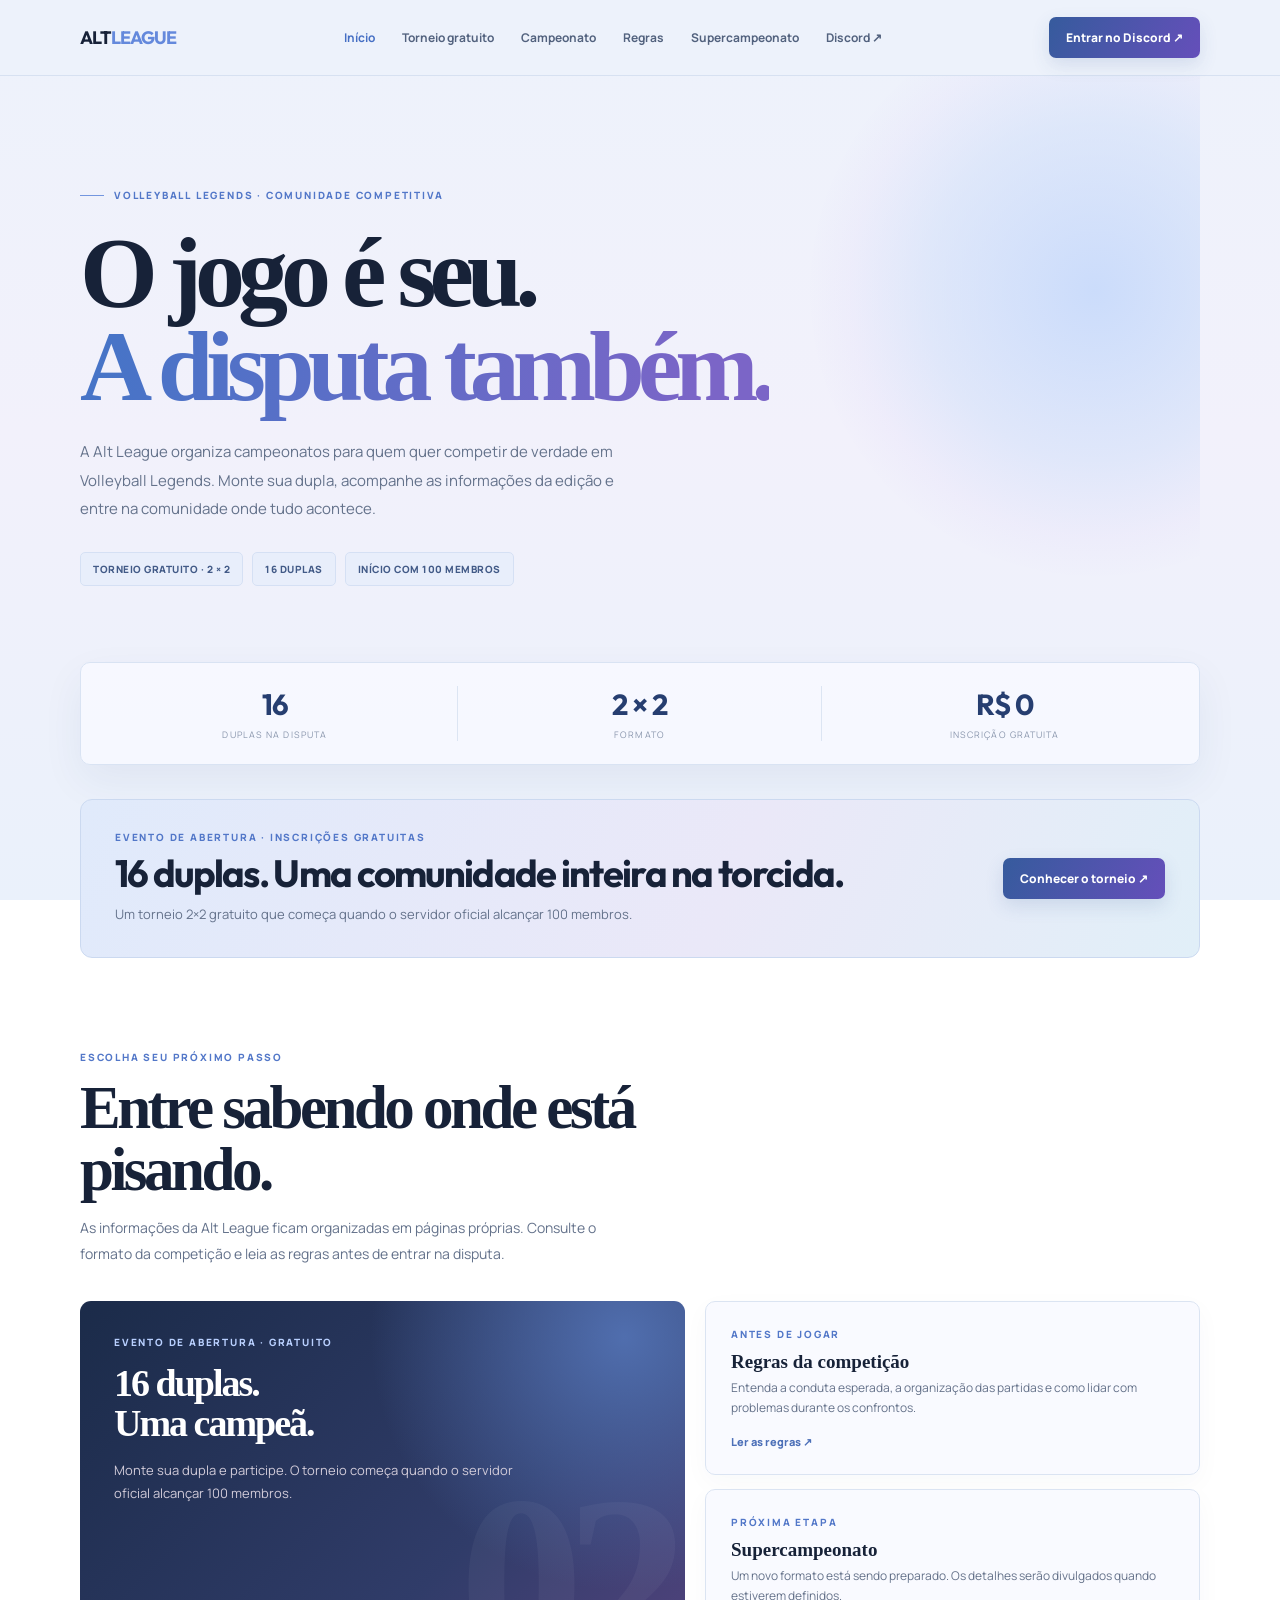
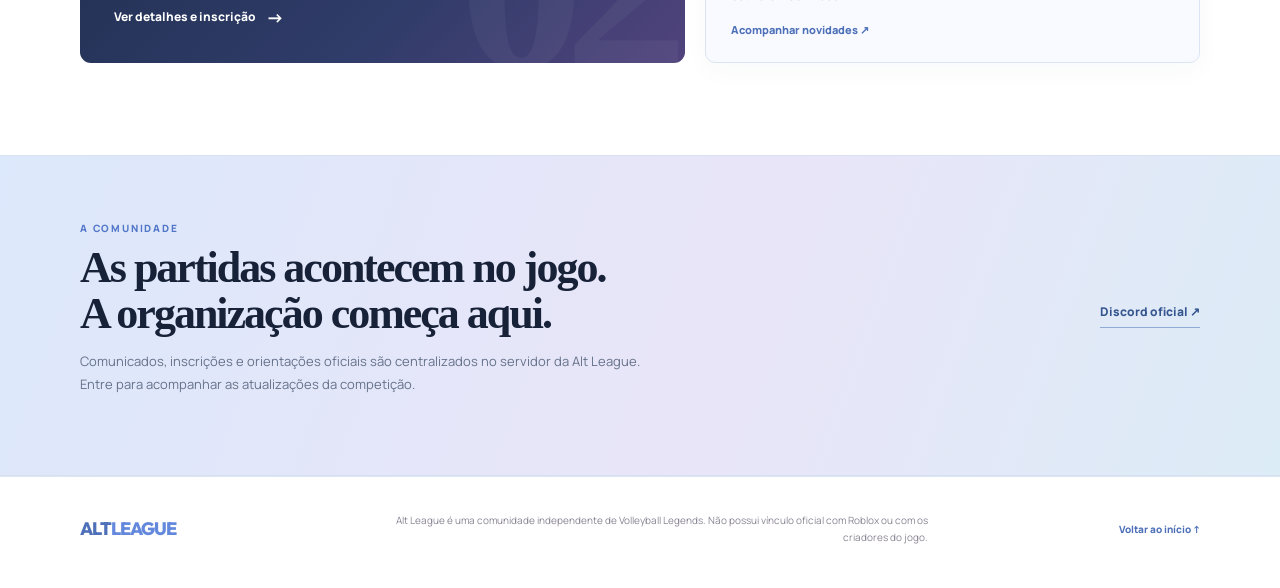
==== commit 1c09b84a: "Align homepage with free tournament launch" ====
--- a/index.html
+++ b/index.html
@@ -1,8 +1,8 @@
 <!doctype html><html lang="pt-BR"><head><meta charset="utf-8"><meta name="viewport" content="width=device-width,initial-scale=1"><meta name="theme-color" content="#f8f7fb"><meta name="description" content="Alt League — comunidade competitiva de Volleyball Legends. Acompanhe campeonatos, regras e novidades."><title>Alt League — Competição começa aqui</title><link rel="stylesheet" href="/styles.css"></head><body id="topo">
 <header class="nav"><div class="navin"><a class="wordmark" href="/">ALT<span>LEAGUE</span></a><nav class="links" id="links"><a href="/" aria-current="page">Início</a><a href="/torneio-gratuito">Torneio gratuito</a><a href="/campeonato">Campeonato</a><a href="/regras">Regras</a><a href="/supercampeonato">Supercampeonato</a><a href="https://discord.gg/altleague" target="_blank" rel="noopener">Discord ↗</a></nav><a class="discord" href="https://discord.gg/altleague" target="_blank" rel="noopener">Entrar no Discord ↗</a><button class="menu" id="menu" aria-label="Abrir menu" aria-expanded="false">☰</button></div></header>
-<main><section class="hero wrap"><div class="hero-inner"><div class="eyebrow">Volleyball Legends · Comunidade competitiva</div><h1>O jogo é seu.<br><span>A disputa também.</span></h1><p>A Alt League organiza campeonatos para quem quer competir de verdade em Volleyball Legends. Monte sua dupla, acompanhe as informações da edição e entre na comunidade onde tudo acontece.</p><div class="hero-meta"><span class="chip">TORNEIO GRATUITO · 2 × 2</span><span class="chip">16 DUPLAS</span><span class="chip">INÍCIO COM 100 MEMBROS</span><span class="chip">2 × 2</span><span class="chip">32 DUPLAS</span><span class="chip">R$ 5 POR DUPLA</span><span class="chip">2.000 ROBUX EM PREMIAÇÃO</span></div></div></section>
-<div class="stats wrap"><div class="stat"><strong>32</strong><span>DUPLAS NA DISPUTA</span></div><div class="stat"><strong>2 × 2</strong><span>FORMATO</span></div><div class="stat"><strong>2.000</strong><span>ROBUX PARA A DUPLA CAMPEÃ</span></div></div>
-<section class="wrap promo-tournament"><div><div class="kicker">Evento de abertura · Inscrições gratuitas</div><h2>16 duplas. Uma comunidade inteira na torcida.</h2><p>Um torneio 2×2 gratuito que começa quando o servidor oficial alcançar 100 membros.</p></div><a class="discord" href="/torneio-gratuito">Conhecer o torneio ↗</a></section><section class="section wrap"><div class="sectionhead"><div class="kicker">Escolha seu próximo passo</div><h2>Entre sabendo onde está pisando.</h2><p>As informações da Alt League ficam organizadas em páginas próprias. Consulte o formato da competição e leia as regras antes de entrar na disputa.</p></div><div class="feature"><article class="feature-main"><div><div class="kicker">Edição em destaque · 2×2</div><h3>32 duplas.<br>Uma campeã.</h3><p>Eliminação direta: venceu, avançou. A disputa segue até restar uma dupla.</p></div><a class="textlink" href="/campeonato">Ver detalhes do campeonato <span>→</span></a></article><div class="feature-side"><article class="tile"><div><div class="kicker">Antes de jogar</div><h3>Regras da competição</h3><p>Entenda a conduta esperada, a organização das partidas e como lidar com problemas durante os confrontos.</p></div><a href="/regras">Ler as regras ↗</a></article><article class="tile"><div><div class="kicker">Próxima etapa</div><h3>Supercampeonato</h3><p>Um novo formato está sendo preparado. Os detalhes serão divulgados quando estiverem definidos.</p></div><a href="/supercampeonato">Acompanhar novidades ↗</a></article></div></div></section>
+<main><section class="hero wrap"><div class="hero-inner"><div class="eyebrow">Volleyball Legends · Comunidade competitiva</div><h1>O jogo é seu.<br><span>A disputa também.</span></h1><p>A Alt League organiza campeonatos para quem quer competir de verdade em Volleyball Legends. Monte sua dupla, acompanhe as informações da edição e entre na comunidade onde tudo acontece.</p><div class="hero-meta"><span class="chip">TORNEIO GRATUITO · 2 × 2</span><span class="chip">16 DUPLAS</span><span class="chip">INÍCIO COM 100 MEMBROS</span></div></div></section>
+<div class="stats wrap"><div class="stat"><strong>16</strong><span>DUPLAS NA DISPUTA</span></div><div class="stat"><strong>2 × 2</strong><span>FORMATO</span></div><div class="stat"><strong>R$ 0</strong><span>INSCRIÇÃO GRATUITA</span></div></div>
+<section class="wrap promo-tournament"><div><div class="kicker">Evento de abertura · Inscrições gratuitas</div><h2>16 duplas. Uma comunidade inteira na torcida.</h2><p>Um torneio 2×2 gratuito que começa quando o servidor oficial alcançar 100 membros.</p></div><a class="discord" href="/torneio-gratuito">Conhecer o torneio ↗</a></section><section class="section wrap"><div class="sectionhead"><div class="kicker">Escolha seu próximo passo</div><h2>Entre sabendo onde está pisando.</h2><p>As informações da Alt League ficam organizadas em páginas próprias. Consulte o formato da competição e leia as regras antes de entrar na disputa.</p></div><div class="feature"><article class="feature-main"><div><div class="kicker">Evento de abertura · gratuito</div><h3>16 duplas.<br>Uma campeã.</h3><p>Monte sua dupla e participe. O torneio começa quando o servidor oficial alcançar 100 membros.</p></div><a class="textlink" href="/torneio-gratuito">Ver detalhes e inscrição <span>→</span></a></article><div class="feature-side"><article class="tile"><div><div class="kicker">Antes de jogar</div><h3>Regras da competição</h3><p>Entenda a conduta esperada, a organização das partidas e como lidar com problemas durante os confrontos.</p></div><a href="/regras">Ler as regras ↗</a></article><article class="tile"><div><div class="kicker">Próxima etapa</div><h3>Supercampeonato</h3><p>Um novo formato está sendo preparado. Os detalhes serão divulgados quando estiverem definidos.</p></div><a href="/supercampeonato">Acompanhar novidades ↗</a></article></div></div></section>
 <section class="band"><div class="wrap bandin"><div><div class="kicker">A comunidade</div><h2>As partidas acontecem no jogo.<br>A organização começa aqui.</h2><p>Comunicados, inscrições e orientações oficiais são centralizados no servidor da Alt League. Entre para acompanhar as atualizações da competição.</p></div><a class="bandlink" href="https://discord.gg/altleague" target="_blank" rel="noopener">Discord oficial ↗</a></div></section></main>
 <footer class="footer"><div class="wrap foot"><a class="wordmark" href="/">ALT<span>LEAGUE</span></a><p>Alt League é uma comunidade independente de Volleyball Legends. Não possui vínculo oficial com Roblox ou com os criadores do jogo.</p><a href="#topo">Voltar ao início ↑</a></div></footer>
 <script>const menu=document.getElementById('menu'),links=document.getElementById('links');menu.addEventListener('click',()=>{const open=links.classList.toggle('open');menu.setAttribute('aria-expanded',String(open))});links.querySelectorAll('a').forEach(a=>a.addEventListener('click',()=>{links.classList.remove('open');menu.setAttribute('aria-expanded','false')}));</script><script src="/script.js" defer></script></body></html>
--- a/styles.css
+++ b/styles.css
@@ -58,3 +58,30 @@
 .tile:hover,.panel:hover,.info:hover{transform:translateY(-3px);box-shadow:0 14px 32px #263e7013;border-color:#bdcfee}
 @media(max-width:800px){.links{background:#edf2fb}.hero:after{right:-260px}}
 @media(prefers-reduced-motion:reduce){.hero-inner,.hero-meta,.stats,.hero:after,.sectionhead,.feature-main,.tile,.info,.panel,.rule,.soon{animation:none!important;animation-timeline:auto!important}}
+
+/* Free tournament + registration pages */
+.promo-tournament{margin:34px auto 0;padding:30px 34px;border:1px solid #cbd9f0;border-radius:12px;background:linear-gradient(115deg,#e0eafb,#eae8f8 58%,#e1eff8);display:flex;align-items:center;justify-content:space-between;gap:24px}
+.promo-tournament h2{font:700 clamp(25px,4vw,38px)/1.05 'Outfit',sans-serif;letter-spacing:-1.7px;margin:10px 0}
+.promo-tournament p{color:#64728b;font-size:13px;line-height:1.8;margin:0;max-width:540px}
+.form-shell{max-width:760px;margin:0 auto 90px;padding:clamp(22px,5vw,42px);border:1px solid var(--line);border-radius:13px;background:rgba(248,250,255,.92);box-shadow:0 18px 48px #263e7010}
+.form-grid{display:grid;grid-template-columns:1fr 1fr;gap:18px}
+.form-field{display:flex;flex-direction:column;gap:8px}
+.form-field.full{grid-column:1/-1}
+.form-field label{font-size:11px;font-weight:800;color:#40577f;letter-spacing:.3px}
+.form-field input,.form-field select,.form-field textarea{width:100%;border:1px solid #d4deee;border-radius:7px;padding:13px 14px;background:#fff;color:#172238;font:500 13px 'Manrope',sans-serif;outline:none;transition:border-color .2s,box-shadow .2s}
+.form-field textarea{min-height:100px;resize:vertical}
+.form-field input:focus,.form-field select:focus,.form-field textarea:focus{border-color:#7292d2;box-shadow:0 0 0 3px #7292d21c}
+.form-note{padding:14px 16px;border-radius:7px;background:#eaf0fc;color:#526789;font-size:11px;line-height:1.7;margin:20px 0}
+.form-check{display:flex;align-items:flex-start;gap:10px;color:#586985;font-size:11px;line-height:1.7}
+.form-check input{margin-top:3px;accent-color:#5277c8}
+.form-submit{border:0;cursor:pointer;font:800 12px 'Manrope',sans-serif}
+.form-status{display:none;margin-top:16px;padding:13px 15px;border-radius:7px;background:#e8f1ff;color:#34558e;font-size:12px;line-height:1.7}
+.form-status.show{display:block}
+html.has-js .reveal{opacity:0;transform:translateY(18px);transition:opacity .65s ease,transform .65s cubic-bezier(.2,.7,.2,1)}
+html.has-js .reveal.is-visible{opacity:1;transform:translateY(0)}
+@media(max-width:800px){.promo-tournament{align-items:flex-start;flex-direction:column;padding:25px}.form-grid{grid-template-columns:1fr}.form-field.full{grid-column:auto}}
+@media(prefers-reduced-motion:reduce){html.has-js .reveal,html.has-js .reveal.is-visible{opacity:1;transform:none;transition:none}}
+
+/* Use one consistent reveal system instead of experimental scroll timelines */
+.sectionhead,.feature-main,.tile,.info,.panel,.rule,.soon{animation:none!important}
+.pagehero{animation:none!important}
